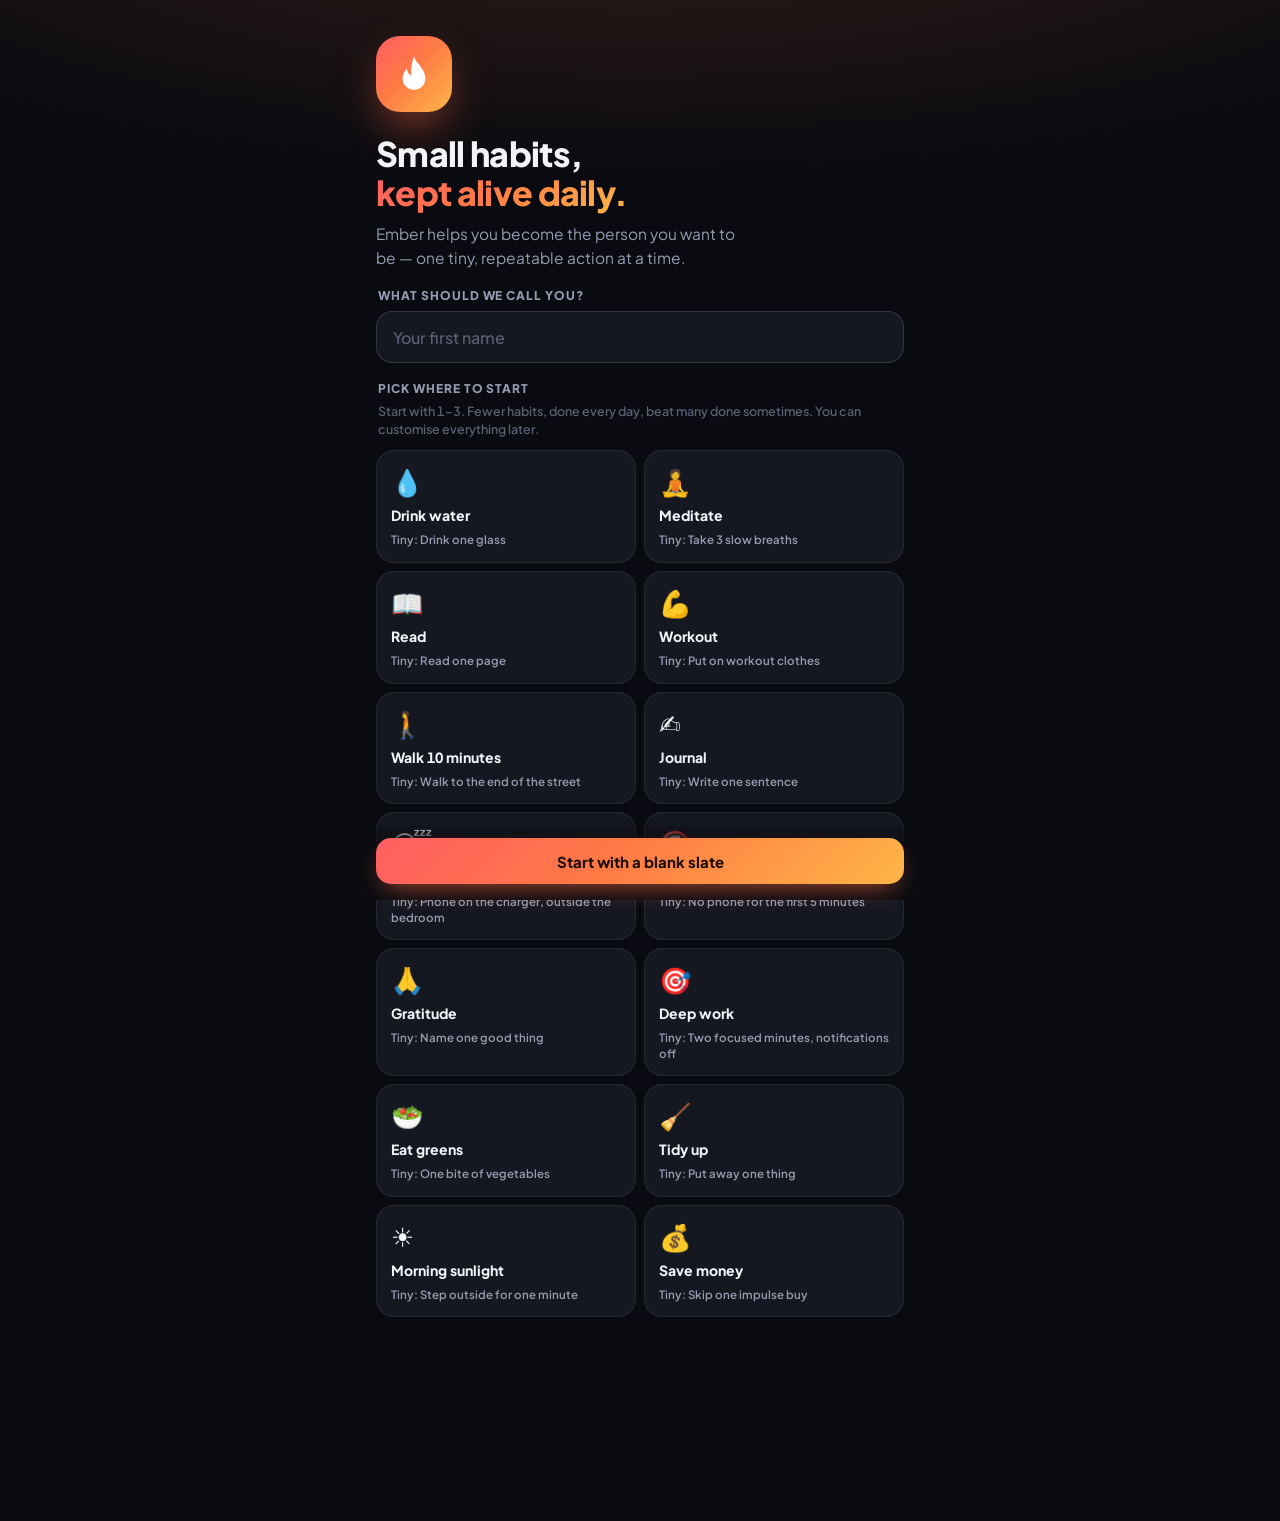
==== ember/index.html @ bf80ec17 "Add Ember: an installable habit tracker PWA for Android Offline-first web app at /ember/ with: - Tod" ====
<!doctype html>
<html lang="en" data-theme="dark">
<head>
  <meta charset="utf-8" />
  <meta name="viewport" content="width=device-width, initial-scale=1, viewport-fit=cover, interactive-widget=resizes-content" />
  <title>Ember — Habit Tracker</title>
  <meta name="description" content="Ember — a beautiful, science-backed habit tracker. Small habits, kept alive daily." />
  <meta name="theme-color" content="#0A0B10" />
  <meta name="mobile-web-app-capable" content="yes" />
  <meta name="apple-mobile-web-app-capable" content="yes" />
  <meta name="apple-mobile-web-app-status-bar-style" content="black-translucent" />
  <link rel="manifest" href="manifest.webmanifest" />
  <link rel="icon" type="image/png" sizes="192x192" href="icons/icon-192.png" />
  <link rel="apple-touch-icon" href="icons/icon-192.png" />
  <link rel="preconnect" href="https://fonts.googleapis.com" />
  <link rel="preconnect" href="https://fonts.gstatic.com" crossorigin />
  <link href="https://fonts.googleapis.com/css2?family=Plus+Jakarta+Sans:wght@400;500;600;700;800&display=swap" rel="stylesheet" />
  <link rel="stylesheet" href="app.css" />
</head>
<body>
  <div id="app">
    <main id="view" aria-live="polite"></main>
    <nav class="tabbar" id="tabbar" aria-label="Main">
      <button class="tab" data-action="tab" data-tab="today" aria-label="Today">
        <svg viewBox="0 0 24 24"><path d="M12 3c.9 3.1 4.6 4.9 4.6 9.3A4.6 4.6 0 0 1 12 17a4.6 4.6 0 0 1-4.6-4.7c0-1.8.8-3 1.7-4 .2 1.5 1 2.4 2 2.7C10.6 8.2 11 5.5 12 3Z"/><path d="M5 21h14"/></svg>
        <span>Today</span>
      </button>
      <button class="tab" data-action="tab" data-tab="progress" aria-label="Progress">
        <svg viewBox="0 0 24 24"><path d="M4 20V10M10 20V4M16 20v-7M22 20H2"/></svg>
        <span>Progress</span>
      </button>
      <button class="fab" data-action="new" aria-label="New habit">
        <svg viewBox="0 0 24 24"><path d="M12 5v14M5 12h14"/></svg>
      </button>
      <button class="tab" data-action="tab" data-tab="habits" aria-label="Habits">
        <svg viewBox="0 0 24 24"><rect x="3" y="4" width="18" height="4.5" rx="2"/><rect x="3" y="10" width="18" height="4.5" rx="2"/><rect x="3" y="16" width="12" height="4.5" rx="2"/></svg>
        <span>Habits</span>
      </button>
      <button class="tab" data-action="tab" data-tab="settings" aria-label="Settings">
        <svg viewBox="0 0 24 24"><circle cx="12" cy="8" r="4"/><path d="M4 21c1.2-4 4.3-6 8-6s6.8 2 8 6"/></svg>
        <span>You</span>
      </button>
    </nav>
  </div>
  <div id="sheet-root"></div>
  <div id="toast" role="status"></div>
  <canvas id="confetti" aria-hidden="true"></canvas>
  <input type="file" id="import-file" accept="application/json,.json" hidden />
  <script src="app.js"></script>
</body>
</html>
---- ember/app.css ----
/* ============ Ember — design tokens ============ */
:root {
  --bg: #0A0B10;
  --bg2: #10121A;
  --card: #151821;
  --card2: #1C202C;
  --line: rgba(255, 255, 255, .07);
  --line2: rgba(255, 255, 255, .13);
  --text: #F3F4F8;
  --muted: #959BB0;
  --dim: #5C6175;
  --accent: #FF7A45;
  --accent2: #FFB547;
  --hot: #FF5E62;
  --good: #3DDC97;
  --grad: linear-gradient(135deg, #FF5E62 0%, #FF7A45 45%, #FFB547 100%);
  --glow: rgba(255, 122, 69, .16);
  --shadow: 0 14px 34px -16px rgba(0, 0, 0, .7);
  --r: 22px;
  --tab-h: 70px;
  --safe-t: env(safe-area-inset-top, 0px);
  --safe-b: env(safe-area-inset-bottom, 0px);
  --ease: cubic-bezier(.2, .9, .25, 1);
  --spring: cubic-bezier(.34, 1.56, .64, 1);
  color-scheme: dark;
}
:root[data-theme="light"] {
  --bg: #F6F3EE;
  --bg2: #FBFAF7;
  --card: #FFFFFF;
  --card2: #F2EFEA;
  --line: rgba(30, 24, 18, .08);
  --line2: rgba(30, 24, 18, .14);
  --text: #17181E;
  --muted: #696D7C;
  --dim: #A6A8B3;
  --glow: rgba(255, 122, 69, .14);
  --shadow: 0 14px 30px -18px rgba(60, 40, 20, .35);
  color-scheme: light;
}

* { box-sizing: border-box; -webkit-tap-highlight-color: transparent; }
html, body { margin: 0; padding: 0; }
html { background: var(--bg); }
body {
  min-height: 100dvh;
  font-family: "Plus Jakarta Sans", system-ui, -apple-system, "Segoe UI", Roboto, sans-serif;
  color: var(--text);
  background:
    radial-gradient(120% 50% at 50% -12%, var(--glow), transparent 62%),
    var(--bg);
  background-attachment: fixed;
  -webkit-font-smoothing: antialiased;
  overscroll-behavior-y: none;
  font-feature-settings: "tnum" 1;
  user-select: none;
  -webkit-user-select: none;
}
input, textarea { user-select: text; -webkit-user-select: text; }
button { font: inherit; color: inherit; background: none; border: 0; padding: 0; cursor: pointer; }
input, select, textarea { font: inherit; color: inherit; }
svg { display: block; }

#view {
  max-width: 560px;
  margin: 0 auto;
  padding: calc(var(--safe-t) + 18px) 16px calc(var(--tab-h) + var(--safe-b) + 34px);
  animation: viewIn .35s var(--ease);
}
@keyframes viewIn { from { opacity: 0; transform: translateY(8px); } to { opacity: 1; transform: none; } }

/* ============ Typography ============ */
h1, h2, h3, p { margin: 0; }
h1 { font-size: 26px; font-weight: 800; letter-spacing: -.02em; line-height: 1.15; }
h2 { font-size: 20px; font-weight: 750; letter-spacing: -.015em; }
h3 { font-size: 13px; font-weight: 700; letter-spacing: .08em; text-transform: uppercase; color: var(--muted); }
.eyebrow { font-size: 13px; font-weight: 600; color: var(--muted); margin-bottom: 4px; letter-spacing: .01em; }
.muted { color: var(--muted); }
.grad-text { background: var(--grad); -webkit-background-clip: text; background-clip: text; color: transparent; }

/* ============ Top bar ============ */
.top { display: flex; align-items: flex-end; justify-content: space-between; gap: 12px; margin: 4px 2px 18px; }
.icon-btn {
  width: 42px; height: 42px; border-radius: 14px; display: grid; place-items: center;
  background: var(--card); border: 1px solid var(--line); flex: none;
  transition: transform .15s var(--ease), background .2s;
}
.icon-btn:active { transform: scale(.92); }
.icon-btn svg, .tab svg, .fab svg, .btn svg, .chip svg {
  width: 20px; height: 20px; fill: none; stroke: currentColor; stroke-width: 2; stroke-linecap: round; stroke-linejoin: round;
}

/* ============ Cards ============ */
.card {
  background: var(--card); border: 1px solid var(--line); border-radius: var(--r);
  padding: 18px; box-shadow: var(--shadow);
}
.section { margin-top: 26px; }
.section-head { display: flex; align-items: center; justify-content: space-between; margin: 0 4px 10px; }
.section-head .count { font-size: 12px; font-weight: 700; color: var(--dim); }

/* ============ Hero (today ring) ============ */
.hero {
  display: flex; align-items: center; gap: 18px; position: relative; overflow: hidden;
  background:
    radial-gradient(140px 140px at 18% 50%, rgba(255, 122, 69, .16), transparent 70%),
    var(--card);
}
.hero-ring { position: relative; flex: none; width: 116px; height: 116px; }
.hero-ring .ring-label { position: absolute; inset: 0; display: grid; place-items: center; text-align: center; }
.hero-ring .pct { font-size: 28px; font-weight: 800; letter-spacing: -.03em; line-height: 1; }
.hero-ring .pct small { font-size: 14px; font-weight: 700; opacity: .7; }
.hero-ring .sub { font-size: 11px; font-weight: 600; color: var(--muted); margin-top: 3px; }
.hero-copy { min-width: 0; }
.hero-copy .big { font-size: 17px; font-weight: 750; line-height: 1.3; letter-spacing: -.01em; }
.hero-copy .small { margin-top: 8px; font-size: 13px; color: var(--muted); line-height: 1.45; }
.pills { display: flex; flex-wrap: wrap; gap: 6px; margin-top: 12px; }
.pill {
  display: inline-flex; align-items: center; gap: 5px; padding: 5px 10px; border-radius: 99px;
  background: var(--card2); border: 1px solid var(--line); font-size: 12px; font-weight: 700;
}

.ring { overflow: visible; }
.ring-bg { stroke: var(--card2); fill: none; }
.ring-fg { fill: none; stroke-linecap: round; transition: stroke-dashoffset 1s var(--ease); }

/* ============ Week strip ============ */
.week { display: flex; align-items: center; gap: 4px; margin-top: 14px; }
.week-days { flex: 1; display: grid; grid-template-columns: repeat(7, 1fr); gap: 4px; }
.wk-nav { width: 28px; height: 56px; display: grid; place-items: center; color: var(--muted); border-radius: 10px; flex: none; }
.wk-nav svg { width: 18px; height: 18px; fill: none; stroke: currentColor; stroke-width: 2.4; stroke-linecap: round; stroke-linejoin: round; }
.wk-nav:disabled { opacity: .2; }
.day {
  display: flex; flex-direction: column; align-items: center; gap: 4px; padding: 8px 0 7px;
  border-radius: 16px; border: 1px solid transparent; transition: background .2s, border-color .2s, transform .15s;
}
.day:active { transform: scale(.94); }
.day .dl { font-size: 11px; font-weight: 700; color: var(--dim); text-transform: uppercase; }
.day .dn { position: relative; width: 32px; height: 32px; display: grid; place-items: center; font-size: 13px; font-weight: 750; }
.day .dn svg { position: absolute; inset: 0; }
.day.is-today .dl { color: var(--accent); }
.day.is-sel { background: var(--card); border-color: var(--line2); box-shadow: var(--shadow); }
.day.is-perfect .dn { color: #1A0E06; }
.day.is-perfect .dn::before { content: ""; position: absolute; inset: 3px; border-radius: 50%; background: var(--grad); }
.day.is-perfect .dn span { position: relative; }
.day:disabled { opacity: .3; }

.viewing {
  display: flex; align-items: center; justify-content: space-between; gap: 10px; margin-top: 12px;
  padding: 10px 14px; border-radius: 14px; background: var(--card2); font-size: 13px; font-weight: 600;
}
.viewing button { color: var(--accent); font-weight: 750; }

/* ============ Banner ============ */
.banner {
  display: flex; gap: 12px; align-items: flex-start; margin-top: 16px; padding: 14px 16px;
  border-radius: 18px; border: 1px solid rgba(255, 181, 71, .25);
  background: linear-gradient(135deg, rgba(255, 94, 98, .12), rgba(255, 181, 71, .08));
  font-size: 13px; line-height: 1.45;
}
.banner b { display: block; font-size: 14px; margin-bottom: 2px; }
.banner .bi { font-size: 22px; line-height: 1; }
.banner .x { margin-left: auto; color: var(--muted); padding: 2px; }
.banner .btn { margin-top: 10px; }

/* ============ Habit cards ============ */
.habits { display: flex; flex-direction: column; gap: 10px; }
.habit {
  --c: #FF7A45;
  position: relative; display: flex; align-items: center; gap: 14px;
  padding: 13px 13px 13px 14px; border-radius: var(--r);
  background: var(--card); border: 1px solid var(--line); overflow: hidden;
  transition: transform .18s var(--ease), border-color .3s, background .3s;
  text-align: left; width: 100%;
}
.habit::before {
  content: ""; position: absolute; inset: 0; pointer-events: none; opacity: .9;
  background: radial-gradient(110px 80px at 0% 50%, color-mix(in srgb, var(--c) 14%, transparent), transparent 75%);
}
.habit:active { transform: scale(.985); }
.habit.is-done { border-color: color-mix(in srgb, var(--c) 30%, transparent); }
.habit.is-done::after {
  content: ""; position: absolute; inset: 0; pointer-events: none;
  background: linear-gradient(90deg, color-mix(in srgb, var(--c) 10%, transparent), transparent 70%);
}
.h-icon {
  position: relative; width: 48px; height: 48px; flex: none; border-radius: 16px;
  display: grid; place-items: center; font-size: 25px;
  background: color-mix(in srgb, var(--c) 17%, var(--card2));
  box-shadow: inset 0 0 0 1px color-mix(in srgb, var(--c) 22%, transparent);
}
.h-body { position: relative; flex: 1; min-width: 0; }
.h-name { font-size: 16px; font-weight: 700; letter-spacing: -.01em; white-space: nowrap; overflow: hidden; text-overflow: ellipsis; transition: opacity .3s; }
.h-meta { margin-top: 3px; display: flex; align-items: center; gap: 6px; font-size: 12.5px; color: var(--muted); font-weight: 550; white-space: nowrap; overflow: hidden; }
.h-meta .sep { width: 3px; height: 3px; border-radius: 50%; background: var(--dim); flex: none; }
.h-meta .fire { color: var(--accent2); font-weight: 750; }
.h-meta .ell { overflow: hidden; text-overflow: ellipsis; }
.habit.is-done .h-name { opacity: .6; }
.habit.is-skip { opacity: .55; }
.habit.is-skip .h-check { border-style: dashed; }
.h-bar { margin-top: 8px; height: 5px; border-radius: 9px; background: var(--card2); overflow: hidden; }
.h-bar i { display: block; height: 100%; border-radius: 9px; background: var(--c); transition: width .5s var(--ease); }

.h-check {
  position: relative; flex: none; width: 50px; height: 50px; border-radius: 50%;
  display: grid; place-items: center;
  border: 2px solid color-mix(in srgb, var(--c) 42%, transparent);
  background: color-mix(in srgb, var(--c) 6%, transparent);
  transition: background .25s, border-color .25s, box-shadow .3s, transform .15s;
}
.h-check:active { transform: scale(.88); }
.h-check svg.tick { width: 24px; height: 24px; fill: none; stroke: currentColor; stroke-width: 3; stroke-linecap: round; stroke-linejoin: round; color: color-mix(in srgb, var(--c) 55%, transparent); }
.h-check svg.tick path { stroke-dasharray: 24; stroke-dashoffset: 0; }
.h-check .cnt { font-size: 13px; font-weight: 800; letter-spacing: -.02em; }
.h-check .cnt small { font-size: 10px; opacity: .6; }
.h-check .mini { position: absolute; inset: -2px; }
.habit.is-done .h-check {
  background: var(--c); border-color: var(--c);
  box-shadow: 0 8px 22px -8px var(--c);
}
.habit.is-done .h-check svg.tick { color: #fff; }
.habit.is-done .h-check .cnt { color: #fff; }
.habit.pop .h-check { animation: pop .55s var(--spring); }
.habit.pop .h-check svg.tick path { animation: draw .45s .05s var(--ease) both; }
.habit.pop .h-check::after {
  content: ""; position: absolute; inset: -2px; border-radius: 50%; border: 2px solid var(--c);
  animation: burst .6s var(--ease) forwards;
}
.habit.pop .h-icon { animation: wiggle .6s var(--spring); }
@keyframes pop { 0% { transform: scale(.7); } 55% { transform: scale(1.14); } 100% { transform: scale(1); } }
@keyframes draw { from { stroke-dashoffset: 24; } to { stroke-dashoffset: 0; } }
@keyframes burst { from { transform: scale(1); opacity: .9; } to { transform: scale(1.9); opacity: 0; } }
@keyframes wiggle { 0% { transform: rotate(0); } 30% { transform: rotate(-12deg) scale(1.1); } 60% { transform: rotate(8deg); } 100% { transform: rotate(0); } }

/* ============ Principle card ============ */
.principle {
  margin-top: 26px; padding: 20px; border-radius: var(--r); position: relative; overflow: hidden;
  background: linear-gradient(150deg, color-mix(in srgb, var(--accent) 14%, var(--card)), var(--card) 60%);
  border: 1px solid var(--line);
}
.principle .q { font-size: 17px; font-weight: 700; line-height: 1.45; letter-spacing: -.01em; }
.principle .tag { font-size: 11px; font-weight: 800; letter-spacing: .12em; text-transform: uppercase; color: var(--accent); margin-bottom: 10px; }
.principle .mark { position: absolute; right: 12px; top: -14px; font-size: 110px; font-weight: 800; opacity: .06; line-height: 1; }

/* ============ Empty states ============ */
.empty { text-align: center; padding: 34px 22px; }
.empty .art { font-size: 54px; margin-bottom: 12px; filter: drop-shadow(0 10px 20px rgba(255, 122, 69, .35)); }
.empty p { margin: 8px auto 18px; max-width: 300px; color: var(--muted); font-size: 14px; line-height: 1.5; }

/* ============ Buttons ============ */
.btn {
  display: inline-flex; align-items: center; justify-content: center; gap: 8px;
  height: 46px; padding: 0 20px; border-radius: 15px; font-weight: 750; font-size: 15px;
  background: var(--card2); border: 1px solid var(--line); transition: transform .15s var(--ease), opacity .2s;
}
.btn:active { transform: scale(.96); }
.btn.primary { background: var(--grad); color: #1E0D04; border: 0; box-shadow: 0 10px 26px -10px rgba(255, 110, 70, .75); }
.btn.danger { color: #FF6B6B; }
.btn.block { width: 100%; }
.btn.sm { height: 36px; padding: 0 14px; font-size: 13px; border-radius: 12px; }
.btn:disabled { opacity: .4; }
.btn-row { display: flex; gap: 10px; }
.btn-row .btn { flex: 1; }

/* ============ Tab bar ============ */
.tabbar {
  position: fixed; z-index: 20; left: 50%; transform: translateX(-50%);
  bottom: calc(10px + var(--safe-b)); width: min(calc(100% - 24px), 520px); height: var(--tab-h);
  display: grid; grid-template-columns: 1fr 1fr 76px 1fr 1fr; align-items: center;
  padding: 0 6px; border-radius: 26px;
  background: color-mix(in srgb, var(--card) 82%, transparent);
  backdrop-filter: blur(20px) saturate(1.4); -webkit-backdrop-filter: blur(20px) saturate(1.4);
  border: 1px solid var(--line2); box-shadow: 0 18px 40px -14px rgba(0, 0, 0, .55);
}
.tab {
  height: 56px; display: flex; flex-direction: column; align-items: center; justify-content: center; gap: 4px;
  color: var(--dim); font-size: 11px; font-weight: 700; border-radius: 18px; transition: color .2s, transform .15s;
}
.tab svg { width: 22px; height: 22px; }
.tab:active { transform: scale(.9); }
.tab.on { color: var(--text); }
.tab.on svg { stroke: var(--accent); }
.fab {
  justify-self: center; width: 58px; height: 58px; border-radius: 20px; display: grid; place-items: center;
  background: var(--grad); color: #1E0D04; margin-top: -26px;
  box-shadow: 0 12px 28px -8px rgba(255, 100, 70, .8), inset 0 1px 0 rgba(255, 255, 255, .35);
  transition: transform .2s var(--spring);
}
.fab svg { width: 26px; height: 26px; stroke-width: 2.6; }
.fab:active { transform: scale(.88) rotate(90deg); }
body.no-tabs .tabbar { display: none; }

/* ============ Bottom sheet ============ */
.sheet-wrap { position: fixed; inset: 0; z-index: 50; }
.sheet-bd {
  position: absolute; inset: 0; background: rgba(0, 0, 0, .55);
  backdrop-filter: blur(3px); -webkit-backdrop-filter: blur(3px);
  opacity: 0; transition: opacity .3s;
}
.sheet {
  position: absolute; left: 0; right: 0; bottom: 0; margin: 0 auto; max-width: 560px;
  max-height: calc(100dvh - var(--safe-t) - 28px); overflow-y: auto; overscroll-behavior: contain;
  background: var(--bg2); border-radius: 30px 30px 0 0; border-top: 1px solid var(--line2);
  padding: 0 18px calc(22px + var(--safe-b));
  transform: translateY(105%); transition: transform .42s var(--ease);
  box-shadow: 0 -20px 50px -20px rgba(0, 0, 0, .6);
}
.sheet-wrap.open .sheet-bd { opacity: 1; }
.sheet-wrap.open .sheet { transform: none; }
.sheet.dragging { transition: none; }
.grab { position: sticky; top: 0; z-index: 3; padding: 10px 0 8px; background: var(--bg2); display: grid; place-items: center; }
.grab::before { content: ""; width: 40px; height: 5px; border-radius: 9px; background: var(--line2); }
.sheet-title { display: flex; align-items: center; justify-content: space-between; margin: 4px 2px 16px; }

/* ============ Habit detail ============ */
.d-head { display: flex; align-items: center; gap: 14px; margin: 6px 0 16px; }
.d-head .h-icon { width: 60px; height: 60px; font-size: 32px; border-radius: 20px; }
.d-head h2 { font-size: 22px; }
.d-head p { font-size: 13px; color: var(--muted); margin-top: 3px; font-weight: 600; }
.why { display: flex; flex-direction: column; gap: 8px; margin-bottom: 14px; }
.why-row {
  display: flex; gap: 12px; align-items: flex-start; padding: 12px 14px; border-radius: 16px;
  background: var(--card); border: 1px solid var(--line); font-size: 14px; line-height: 1.4;
}
.why-row .wi { font-size: 18px; line-height: 1.2; }
.why-row small { display: block; font-size: 11px; font-weight: 800; letter-spacing: .08em; text-transform: uppercase; color: var(--muted); margin-bottom: 2px; }
.stats { display: grid; grid-template-columns: repeat(2, 1fr); gap: 10px; }
.stat { padding: 14px; border-radius: 18px; background: var(--card); border: 1px solid var(--line); }
.stat .v { font-size: 26px; font-weight: 800; letter-spacing: -.03em; line-height: 1.1; }
.stat .v small { font-size: 13px; font-weight: 700; color: var(--muted); margin-left: 2px; }
.stat .l { font-size: 12px; color: var(--muted); font-weight: 650; margin-top: 4px; }
.stat.wide { grid-column: span 2; display: flex; align-items: center; gap: 16px; }
.stat.wide .info { flex: 1; }
.stat.wide p { font-size: 12.5px; color: var(--muted); line-height: 1.45; margin-top: 4px; }

.today-ctl { display: flex; align-items: center; gap: 10px; margin: 14px 0; }
.stepper { display: flex; align-items: center; gap: 4px; padding: 4px; border-radius: 16px; background: var(--card); border: 1px solid var(--line); }
.stepper button { width: 40px; height: 40px; border-radius: 12px; font-size: 22px; font-weight: 600; display: grid; place-items: center; background: var(--card2); }
.stepper button:active { transform: scale(.9); }
.stepper .sv { min-width: 64px; text-align: center; font-weight: 800; font-size: 16px; }
.stepper .sv small { color: var(--muted); font-weight: 650; font-size: 12px; }

/* ============ Heatmap ============ */
.hm { --w: 20; margin-top: 4px; }
.hm-m, .hm-g { display: grid; grid-template-columns: repeat(var(--w), 1fr); gap: 3px; }
.hm-m { margin-bottom: 5px; font-size: 10px; font-weight: 700; color: var(--dim); }
.hm-m span { white-space: nowrap; overflow: visible; }
.hm-g { grid-template-rows: repeat(7, auto); grid-auto-flow: column; }
.hm-c { aspect-ratio: 1; border-radius: 4px; background: var(--card2); display: block; transition: transform .15s; }
.hm-c.on { background: var(--c, var(--accent)); }
.hm-c.part { background: var(--c, var(--accent)); }
.hm-c.skip { background: repeating-linear-gradient(45deg, var(--card2) 0 3px, var(--line2) 3px 5px); }
.hm-c.miss { background: var(--card2); box-shadow: inset 0 0 0 1px var(--line2); }
.hm-c.off { background: var(--card2); opacity: .45; }
.hm-c.pre { background: transparent; box-shadow: inset 0 0 0 1px var(--line); }
.hm-c.fut { background: transparent; }
.hm-c.today { outline: 2px solid var(--text); outline-offset: 1px; }
.hm-c[data-action]:active { transform: scale(.8); }
.hm-c.l1 { background: color-mix(in srgb, var(--accent) 28%, var(--card2)); }
.hm-c.l2 { background: color-mix(in srgb, var(--accent) 55%, var(--card2)); }
.hm-c.l3 { background: color-mix(in srgb, var(--accent) 80%, var(--card2)); }
.hm-c.l4 { background: var(--grad); }
.legend { display: flex; align-items: center; justify-content: flex-end; gap: 4px; margin-top: 10px; font-size: 11px; color: var(--dim); font-weight: 650; }
.legend .hm-c { width: 11px; }
.hint { font-size: 12px; color: var(--dim); margin-top: 8px; font-weight: 550; }

/* ============ Progress ============ */
.score { display: flex; align-items: center; gap: 18px; }
.score .num { font-size: 52px; font-weight: 800; letter-spacing: -.04em; line-height: 1; }
.score .num small { font-size: 22px; }
.score .lbl { font-size: 13px; color: var(--muted); font-weight: 650; margin-top: 4px; }
.score .delta { display: inline-flex; margin-top: 8px; }
.kpis { display: grid; grid-template-columns: repeat(3, 1fr); gap: 10px; margin-top: 12px; }
.kpi { padding: 14px 12px; border-radius: 18px; background: var(--card); border: 1px solid var(--line); }
.kpi .v { font-size: 22px; font-weight: 800; letter-spacing: -.02em; }
.kpi .l { font-size: 11.5px; color: var(--muted); font-weight: 650; margin-top: 2px; line-height: 1.3; }

.bars { display: grid; grid-template-columns: repeat(14, 1fr); gap: 6px; align-items: end; height: 140px; margin-top: 8px; }
.bar { display: flex; flex-direction: column; align-items: center; gap: 6px; height: 100%; justify-content: flex-end; }
.bar .col { width: 100%; border-radius: 8px; background: var(--card2); position: relative; overflow: hidden; height: 100%; }
.bar .col i { position: absolute; left: 0; right: 0; bottom: 0; border-radius: 8px; background: var(--grad); transition: height .8s var(--ease); }
.bar .col i.low { background: color-mix(in srgb, var(--accent) 45%, var(--card2)); }
.bar span { font-size: 10px; font-weight: 750; color: var(--dim); }
.bar.is-today span { color: var(--accent); }

.insight { display: flex; gap: 12px; align-items: flex-start; padding: 14px; border-radius: 18px; background: var(--card); border: 1px solid var(--line); font-size: 13.5px; line-height: 1.45; }
.insight + .insight { margin-top: 8px; }
.insight .ii { font-size: 20px; line-height: 1.2; }
.insight b { font-weight: 750; }

.prow { display: flex; align-items: center; gap: 12px; padding: 12px; border-radius: 18px; background: var(--card); border: 1px solid var(--line); width: 100%; text-align: left; }
.prow + .prow { margin-top: 8px; }
.prow .h-icon { width: 42px; height: 42px; font-size: 21px; border-radius: 14px; }
.prow .pb { flex: 1; min-width: 0; }
.prow .pn { font-weight: 700; font-size: 14.5px; display: flex; justify-content: space-between; gap: 8px; }
.prow .pn span:first-child { overflow: hidden; text-overflow: ellipsis; white-space: nowrap; }
.prow .pn span:last-child { color: var(--muted); font-size: 12.5px; flex: none; }
.prow .track { margin-top: 8px; height: 6px; border-radius: 9px; background: var(--card2); overflow: hidden; }
.prow .track i { display: block; height: 100%; border-radius: 9px; background: var(--c); }

/* ============ Manage list ============ */
.mrow { display: flex; align-items: center; gap: 12px; padding: 10px 10px 10px 12px; border-radius: 18px; background: var(--card); border: 1px solid var(--line); }
.mrow + .mrow { margin-top: 8px; }
.mrow .h-icon { width: 42px; height: 42px; font-size: 21px; border-radius: 14px; }
.mrow .mb { flex: 1; min-width: 0; }
.mrow .mn { font-weight: 700; font-size: 15px; white-space: nowrap; overflow: hidden; text-overflow: ellipsis; }
.mrow .ms { font-size: 12px; color: var(--muted); margin-top: 2px; font-weight: 550; }
.mrow .acts { display: flex; gap: 2px; }
.mini-btn { width: 34px; height: 34px; border-radius: 11px; display: grid; place-items: center; color: var(--muted); }
.mini-btn:active { background: var(--card2); }
.mini-btn svg { width: 18px; height: 18px; fill: none; stroke: currentColor; stroke-width: 2; stroke-linecap: round; stroke-linejoin: round; }
.mini-btn:disabled { opacity: .25; }

.ideas { display: grid; grid-template-columns: 1fr 1fr; gap: 8px; }
.idea { display: flex; align-items: center; gap: 10px; padding: 12px; border-radius: 16px; background: var(--card); border: 1px solid var(--line); text-align: left; font-size: 13.5px; font-weight: 650; }
.idea .e { font-size: 20px; }
.idea:active { transform: scale(.97); }

/* ============ Forms ============ */
.field { margin-top: 18px; }
.field > label, .flabel { display: block; font-size: 12px; font-weight: 800; letter-spacing: .08em; text-transform: uppercase; color: var(--muted); margin: 0 2px 8px; }
.field .help { font-size: 12.5px; color: var(--dim); margin: 6px 2px 0; line-height: 1.45; font-weight: 550; }
.input {
  width: 100%; height: 52px; border-radius: 16px; padding: 0 16px; font-size: 16px; font-weight: 600;
  background: var(--card); border: 1px solid var(--line2); outline: none; transition: border-color .2s, box-shadow .2s;
}
.input:focus { border-color: var(--accent); box-shadow: 0 0 0 4px color-mix(in srgb, var(--accent) 18%, transparent); }
.input::placeholder { color: var(--dim); font-weight: 500; }
.prefix { position: relative; }
.prefix span { position: absolute; left: 16px; top: 50%; transform: translateY(-50%); color: var(--muted); font-weight: 650; font-size: 15px; pointer-events: none; }
.prefix .input { padding-left: var(--pl, 70px); }

.seg { display: flex; padding: 4px; gap: 4px; border-radius: 16px; background: var(--card); border: 1px solid var(--line); }
.seg button { flex: 1; height: 40px; border-radius: 12px; font-size: 13.5px; font-weight: 700; color: var(--muted); transition: background .2s, color .2s; }
.seg button.on { background: var(--card2); color: var(--text); box-shadow: 0 2px 8px -2px rgba(0, 0, 0, .3), inset 0 0 0 1px var(--line2); }

.chips { display: flex; flex-wrap: wrap; gap: 8px; }
.chip {
  height: 40px; padding: 0 14px; border-radius: 13px; display: inline-flex; align-items: center; gap: 6px;
  font-size: 14px; font-weight: 700; background: var(--card); border: 1px solid var(--line2); color: var(--muted);
  transition: all .18s;
}
.chip.on { background: color-mix(in srgb, var(--accent) 16%, var(--card)); border-color: var(--accent); color: var(--text); }
.chip.round { width: 42px; padding: 0; justify-content: center; border-radius: 50%; }
.chips.scroll { flex-wrap: nowrap; overflow-x: auto; margin: 0 -18px; padding: 0 18px 4px; scrollbar-width: none; }
.chips.scroll::-webkit-scrollbar { display: none; }
.chips.scroll .chip { flex: none; }

.emojis { display: grid; grid-template-columns: repeat(8, 1fr); gap: 6px; }
.emojis button { aspect-ratio: 1; border-radius: 13px; font-size: 22px; display: grid; place-items: center; background: var(--card); border: 1px solid transparent; transition: transform .15s; }
.emojis button.on { border-color: var(--accent); background: color-mix(in srgb, var(--accent) 16%, var(--card)); transform: scale(1.05); }
.colors { display: grid; grid-template-columns: repeat(10, 1fr); gap: 8px; }
.colors button { width: 100%; aspect-ratio: 1; border-radius: 50%; background: var(--sw); transition: transform .2s var(--spring); box-shadow: inset 0 0 0 2px rgba(0, 0, 0, .1); }
.colors button.on { transform: scale(1.12); box-shadow: 0 0 0 3px var(--bg2), 0 0 0 5px var(--sw); }

.preview { display: flex; align-items: center; gap: 14px; padding: 14px; border-radius: 20px; background: var(--card); border: 1px solid var(--line); }
.preview .h-icon { width: 54px; height: 54px; font-size: 28px; }
.preview .pv-n { font-size: 18px; font-weight: 750; }
.preview .pv-s { font-size: 12.5px; color: var(--muted); margin-top: 3px; font-weight: 600; }
.edit-foot { position: sticky; bottom: calc(-22px - var(--safe-b)); margin: 22px -18px calc(-22px - var(--safe-b)); padding: 14px 18px calc(16px + var(--safe-b)); background: linear-gradient(transparent, var(--bg2) 30%); }
.stick-card { margin-top: 26px; padding: 16px; border-radius: 20px; border: 1px dashed var(--line2); }
.stick-card .flabel { color: var(--accent); }
.stick-card .field:first-of-type { margin-top: 12px; }

/* ============ Settings ============ */
.set-group { margin-top: 22px; }
.set-group > h3 { margin: 0 4px 10px; }
.set-card { border-radius: var(--r); background: var(--card); border: 1px solid var(--line); overflow: hidden; }
.set-row { display: flex; align-items: center; gap: 12px; padding: 14px 16px; min-height: 58px; width: 100%; text-align: left; }
.set-row + .set-row { border-top: 1px solid var(--line); }
.set-row .si { width: 34px; height: 34px; border-radius: 11px; display: grid; place-items: center; background: var(--card2); font-size: 17px; flex: none; }
.set-row .st { flex: 1; min-width: 0; font-weight: 650; font-size: 15px; }
.set-row .st small { display: block; color: var(--muted); font-size: 12.5px; font-weight: 550; margin-top: 2px; line-height: 1.4; }
.set-row .seg { flex: none; }
.set-row .seg button { height: 32px; padding: 0 10px; font-size: 12.5px; }
.set-row .input { height: 42px; font-size: 15px; max-width: 170px; }
.science { display: flex; flex-direction: column; gap: 8px; }
.sci { padding: 16px; border-radius: 18px; background: var(--card); border: 1px solid var(--line); }
.sci b { display: flex; gap: 8px; align-items: center; font-size: 15px; }
.sci p { margin-top: 6px; color: var(--muted); font-size: 13.5px; line-height: 1.55; }
.foot { text-align: center; color: var(--dim); font-size: 12px; margin-top: 28px; font-weight: 600; }

/* ============ Onboarding ============ */
.onb { padding-top: 18px; }
.logo {
  width: 76px; height: 76px; border-radius: 24px; display: grid; place-items: center; background: var(--grad);
  box-shadow: 0 20px 50px -16px rgba(255, 100, 70, .9); margin-bottom: 22px; animation: float 4s ease-in-out infinite;
}
.logo svg { width: 42px; height: 42px; fill: #fff; }
@keyframes float { 50% { transform: translateY(-6px) rotate(-3deg); } }
.onb h1 { font-size: 34px; }
.onb .lead { margin-top: 10px; color: var(--muted); font-size: 15.5px; line-height: 1.55; max-width: 380px; }
.picks { display: grid; grid-template-columns: 1fr 1fr; gap: 8px; }
.pick { position: relative; display: flex; flex-direction: column; gap: 8px; padding: 14px; border-radius: 18px; background: var(--card); border: 1.5px solid var(--line); text-align: left; transition: transform .15s, border-color .2s, background .2s; }
.pick .e { font-size: 26px; }
.pick .n { font-weight: 750; font-size: 14px; }
.pick .t { font-size: 11.5px; color: var(--muted); font-weight: 600; line-height: 1.35; }
.pick.on { border-color: var(--c); background: color-mix(in srgb, var(--c) 12%, var(--card)); }
.pick.on::after { content: "✓"; position: absolute; top: 10px; right: 12px; width: 22px; height: 22px; border-radius: 50%; background: var(--c); color: #fff; font-size: 13px; font-weight: 800; display: grid; place-items: center; }
.pick:active { transform: scale(.97); }
.warn { margin-top: 12px; padding: 12px 14px; border-radius: 14px; background: rgba(255, 181, 71, .1); border: 1px solid rgba(255, 181, 71, .25); font-size: 13px; line-height: 1.45; }
.onb-foot { position: sticky; bottom: 0; padding: 18px 0 calc(16px + var(--safe-b)); margin-top: 20px; background: linear-gradient(transparent, var(--bg) 35%); }

/* ============ Toast & confetti ============ */
#toast {
  position: fixed; z-index: 80; left: 50%; bottom: calc(var(--tab-h) + var(--safe-b) + 24px);
  transform: translate(-50%, 20px); opacity: 0; pointer-events: none;
  display: flex; align-items: center; gap: 14px; max-width: calc(100% - 32px);
  padding: 12px 14px 12px 18px; border-radius: 16px; font-size: 14px; font-weight: 650;
  background: var(--text); color: var(--bg); box-shadow: 0 16px 40px -12px rgba(0, 0, 0, .6);
  transition: opacity .25s, transform .35s var(--spring);
}
#toast.show { opacity: 1; transform: translate(-50%, 0); pointer-events: auto; }
#toast button { color: var(--accent); font-weight: 800; padding: 4px 6px; }
body.no-tabs #toast { bottom: calc(var(--safe-b) + 24px); }
#confetti { position: fixed; inset: 0; width: 100%; height: 100%; pointer-events: none; z-index: 90; }

@media (prefers-reduced-motion: reduce) {
  *, *::before, *::after { animation-duration: .01ms !important; transition-duration: .01ms !important; }
}
@media (min-width: 600px) {
  .sheet { border-radius: 30px; bottom: 16px; }
}
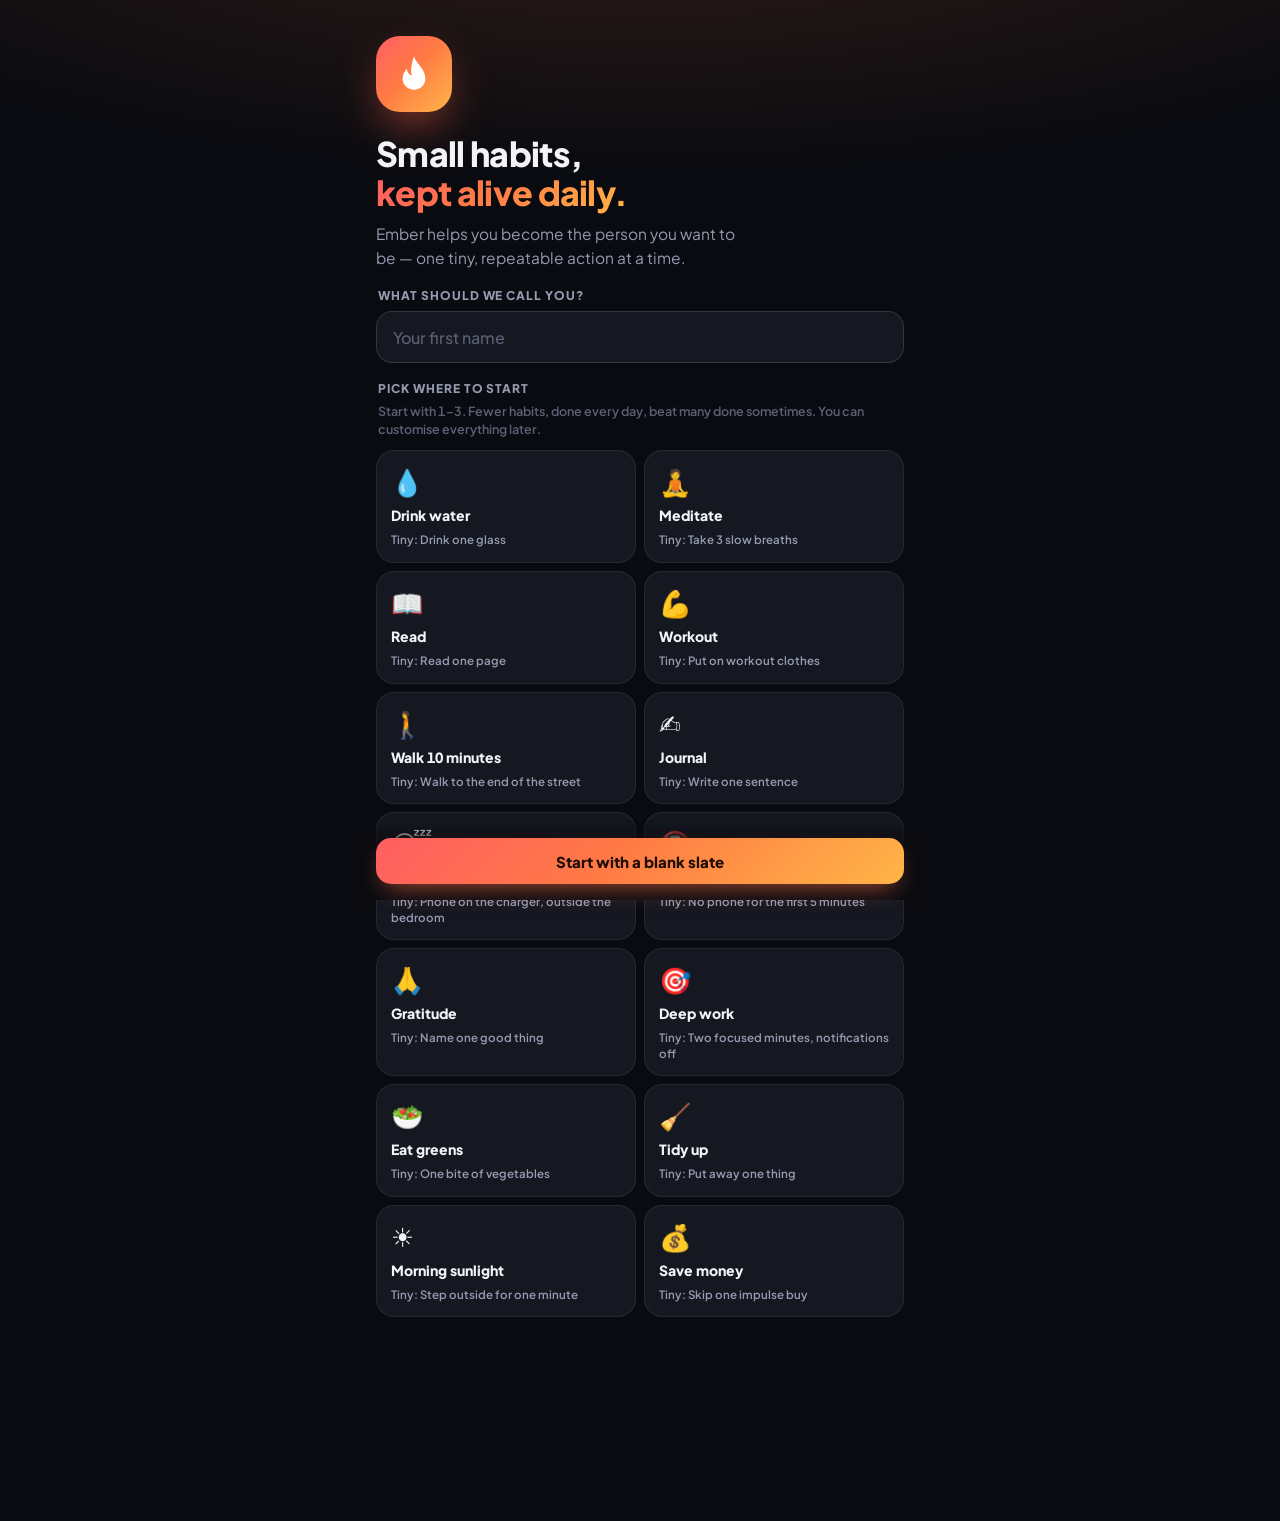
==== commit fc8b0c56: "Package Ember as an installable Android APK - android/: lightweight native shell (no Gradle) that ru" ====
--- a/ember/index.html
+++ b/ember/index.html
@@ -12,9 +12,6 @@
   <link rel="manifest" href="manifest.webmanifest" />
   <link rel="icon" type="image/png" sizes="192x192" href="icons/icon-192.png" />
   <link rel="apple-touch-icon" href="icons/icon-192.png" />
-  <link rel="preconnect" href="https://fonts.googleapis.com" />
-  <link rel="preconnect" href="https://fonts.gstatic.com" crossorigin />
-  <link href="https://fonts.googleapis.com/css2?family=Plus+Jakarta+Sans:wght@400;500;600;700;800&display=swap" rel="stylesheet" />
   <link rel="stylesheet" href="app.css" />
 </head>
 <body>
--- a/ember/app.css
+++ b/ember/app.css
@@ -1,3 +1,9 @@
+@font-face { font-family: "Plus Jakarta Sans"; font-style: normal; font-weight: 400; font-display: swap; src: url("fonts/jakarta-400.woff2") format("woff2"); }
+@font-face { font-family: "Plus Jakarta Sans"; font-style: normal; font-weight: 500; font-display: swap; src: url("fonts/jakarta-500.woff2") format("woff2"); }
+@font-face { font-family: "Plus Jakarta Sans"; font-style: normal; font-weight: 600; font-display: swap; src: url("fonts/jakarta-600.woff2") format("woff2"); }
+@font-face { font-family: "Plus Jakarta Sans"; font-style: normal; font-weight: 700; font-display: swap; src: url("fonts/jakarta-700.woff2") format("woff2"); }
+@font-face { font-family: "Plus Jakarta Sans"; font-style: normal; font-weight: 800; font-display: swap; src: url("fonts/jakarta-800.woff2") format("woff2"); }
+
 /* ============ Ember — design tokens ============ */
 :root {
   --bg: #0A0B10;
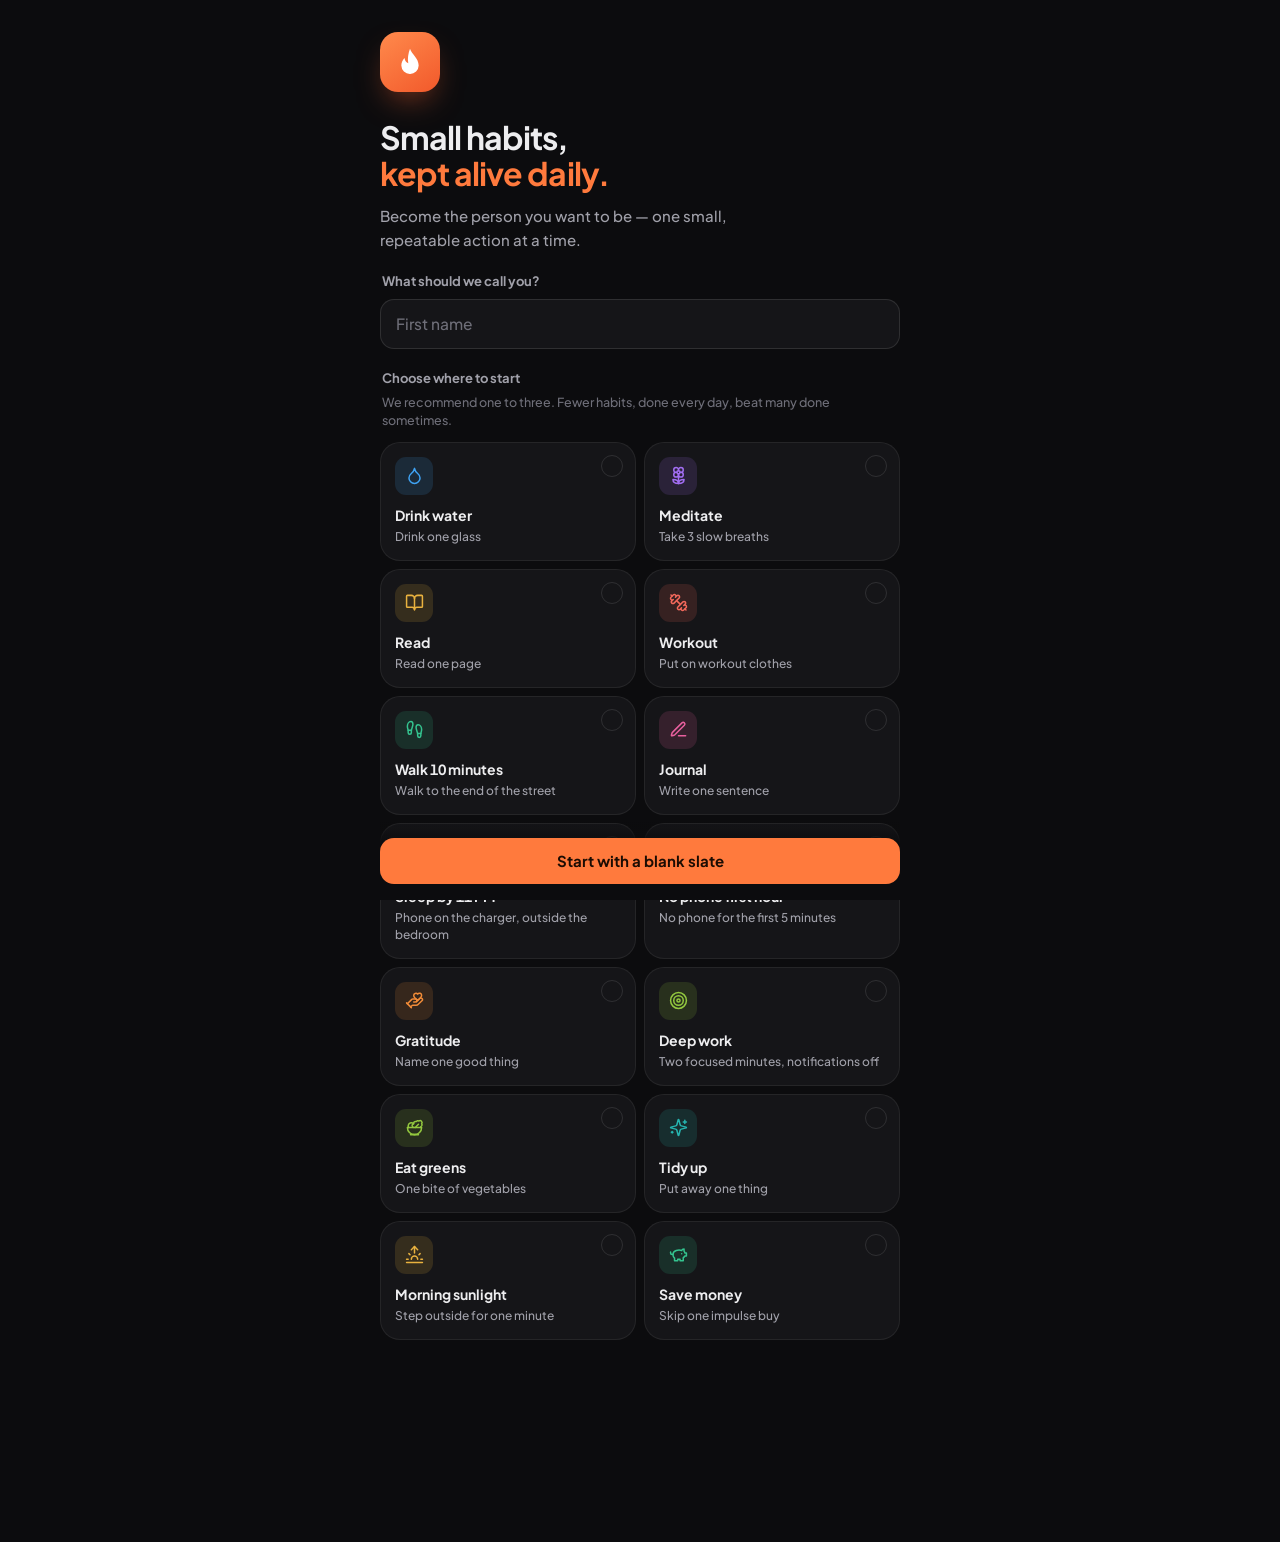
==== commit 4518a36b: "Redesign Ember UI for a quieter, more professional look (v1.2.0) - New design system: graphite surfa" ====
--- a/ember/index.html
+++ b/ember/index.html
@@ -5,7 +5,7 @@
   <meta name="viewport" content="width=device-width, initial-scale=1, viewport-fit=cover, interactive-widget=resizes-content" />
   <title>Ember — Habit Tracker</title>
   <meta name="description" content="Ember — a beautiful, science-backed habit tracker. Small habits, kept alive daily." />
-  <meta name="theme-color" content="#0A0B10" />
+  <meta name="theme-color" content="#0C0C0E" />
   <meta name="mobile-web-app-capable" content="yes" />
   <meta name="apple-mobile-web-app-capable" content="yes" />
   <meta name="apple-mobile-web-app-status-bar-style" content="black-translucent" />
@@ -18,31 +18,17 @@
   <div id="app">
     <main id="view" aria-live="polite"></main>
     <nav class="tabbar" id="tabbar" aria-label="Main">
-      <button class="tab" data-action="tab" data-tab="today" aria-label="Today">
-        <svg viewBox="0 0 24 24"><path d="M12 3c.9 3.1 4.6 4.9 4.6 9.3A4.6 4.6 0 0 1 12 17a4.6 4.6 0 0 1-4.6-4.7c0-1.8.8-3 1.7-4 .2 1.5 1 2.4 2 2.7C10.6 8.2 11 5.5 12 3Z"/><path d="M5 21h14"/></svg>
-        <span>Today</span>
-      </button>
-      <button class="tab" data-action="tab" data-tab="progress" aria-label="Progress">
-        <svg viewBox="0 0 24 24"><path d="M4 20V10M10 20V4M16 20v-7M22 20H2"/></svg>
-        <span>Progress</span>
-      </button>
-      <button class="fab" data-action="new" aria-label="New habit">
-        <svg viewBox="0 0 24 24"><path d="M12 5v14M5 12h14"/></svg>
-      </button>
-      <button class="tab" data-action="tab" data-tab="habits" aria-label="Habits">
-        <svg viewBox="0 0 24 24"><rect x="3" y="4" width="18" height="4.5" rx="2"/><rect x="3" y="10" width="18" height="4.5" rx="2"/><rect x="3" y="16" width="12" height="4.5" rx="2"/></svg>
-        <span>Habits</span>
-      </button>
-      <button class="tab" data-action="tab" data-tab="settings" aria-label="Settings">
-        <svg viewBox="0 0 24 24"><circle cx="12" cy="8" r="4"/><path d="M4 21c1.2-4 4.3-6 8-6s6.8 2 8 6"/></svg>
-        <span>You</span>
-      </button>
+      <button class="tab" data-action="tab" data-tab="today" aria-label="Today"><span class="pillbg"><svg class="i" viewBox="0 0 24 24" aria-hidden="true"><path d="M15 21v-8a1 1 0 0 0-1-1h-4a1 1 0 0 0-1 1v8" /><path d="M3 10a2 2 0 0 1 .709-1.528l7-5.999a2 2 0 0 1 2.582 0l7 5.999A2 2 0 0 1 21 10v9a2 2 0 0 1-2 2H5a2 2 0 0 1-2-2z" /></svg></span><span>Today</span></button>
+      <button class="tab" data-action="tab" data-tab="progress" aria-label="Progress"><span class="pillbg"><svg class="i" viewBox="0 0 24 24" aria-hidden="true"><path d="M3 3v16a2 2 0 0 0 2 2h16" /><path d="M18 17V9" /><path d="M13 17V5" /><path d="M8 17v-3" /></svg></span><span>Progress</span></button>
+      <button class="tab" data-action="tab" data-tab="habits" aria-label="Habits"><span class="pillbg"><svg class="i" viewBox="0 0 24 24" aria-hidden="true"><path d="m3 17 2 2 4-4" /><path d="m3 7 2 2 4-4" /><path d="M13 6h8" /><path d="M13 12h8" /><path d="M13 18h8" /></svg></span><span>Habits</span></button>
+      <button class="tab" data-action="tab" data-tab="settings" aria-label="You"><span class="pillbg"><svg class="i" viewBox="0 0 24 24" aria-hidden="true"><circle cx="12" cy="8" r="5" /><path d="M20 21a8 8 0 0 0-16 0" /></svg></span><span>You</span></button>
     </nav>
   </div>
   <div id="sheet-root"></div>
   <div id="toast" role="status"></div>
   <canvas id="confetti" aria-hidden="true"></canvas>
   <input type="file" id="import-file" accept="application/json,.json" hidden />
+  <script src="icons.js"></script>
   <script src="app.js"></script>
 </body>
 </html>
--- a/ember/app.css
+++ b/ember/app.css
@@ -4,44 +4,53 @@
 @font-face { font-family: "Plus Jakarta Sans"; font-style: normal; font-weight: 700; font-display: swap; src: url("fonts/jakarta-700.woff2") format("woff2"); }
 @font-face { font-family: "Plus Jakarta Sans"; font-style: normal; font-weight: 800; font-display: swap; src: url("fonts/jakarta-800.woff2") format("woff2"); }
 
-/* ============ Ember — design tokens ============ */
+/* =====================================================================
+   Ember design system v2
+   Quiet graphite surfaces · hairline borders · one ember accent
+   Spacing on a 4px grid · radii 12 / 16 / 20 / 28
+   ===================================================================== */
 :root {
-  --bg: #0A0B10;
-  --bg2: #10121A;
-  --card: #151821;
-  --card2: #1C202C;
-  --line: rgba(255, 255, 255, .07);
-  --line2: rgba(255, 255, 255, .13);
-  --text: #F3F4F8;
-  --muted: #959BB0;
-  --dim: #5C6175;
-  --accent: #FF7A45;
-  --accent2: #FFB547;
-  --hot: #FF5E62;
-  --good: #3DDC97;
-  --grad: linear-gradient(135deg, #FF5E62 0%, #FF7A45 45%, #FFB547 100%);
-  --glow: rgba(255, 122, 69, .16);
-  --shadow: 0 14px 34px -16px rgba(0, 0, 0, .7);
-  --r: 22px;
-  --tab-h: 70px;
+  --bg: #0C0C0E;
+  --surface: #151518;
+  --surface-2: #1C1C20;
+  --surface-3: #26262B;
+  --line: rgba(255, 255, 255, .065);
+  --line-2: rgba(255, 255, 255, .11);
+  --text: #EDEDEF;
+  --text-2: #A1A1AA;
+  --text-3: #6E6E78;
+  --accent: #FF7A3D;
+  --accent-2: #FFA45C;
+  --accent-ink: #1B0C03;
+  --accent-soft: rgba(255, 122, 61, .13);
+  --good: #3DD68C;
+  --bad: #F2685B;
+  --shadow-1: 0 1px 2px rgba(0, 0, 0, .4);
+  --shadow-2: 0 12px 32px -12px rgba(0, 0, 0, .7);
+  --r-sm: 12px;
+  --r: 16px;
+  --r-lg: 20px;
+  --tab-h: 64px;
   --safe-t: env(safe-area-inset-top, 0px);
   --safe-b: env(safe-area-inset-bottom, 0px);
-  --ease: cubic-bezier(.2, .9, .25, 1);
-  --spring: cubic-bezier(.34, 1.56, .64, 1);
+  --ease: cubic-bezier(.2, .8, .2, 1);
+  --spring: cubic-bezier(.3, 1.4, .5, 1);
   color-scheme: dark;
 }
 :root[data-theme="light"] {
-  --bg: #F6F3EE;
-  --bg2: #FBFAF7;
-  --card: #FFFFFF;
-  --card2: #F2EFEA;
-  --line: rgba(30, 24, 18, .08);
-  --line2: rgba(30, 24, 18, .14);
-  --text: #17181E;
-  --muted: #696D7C;
-  --dim: #A6A8B3;
-  --glow: rgba(255, 122, 69, .14);
-  --shadow: 0 14px 30px -18px rgba(60, 40, 20, .35);
+  --bg: #F6F6F3;
+  --surface: #FFFFFF;
+  --surface-2: #F0F0EC;
+  --surface-3: #E6E6E1;
+  --line: rgba(17, 17, 20, .07);
+  --line-2: rgba(17, 17, 20, .12);
+  --text: #121214;
+  --text-2: #5C5C66;
+  --text-3: #9A9AA3;
+  --accent: #F2692B;
+  --accent-soft: rgba(242, 105, 43, .1);
+  --shadow-1: 0 1px 2px rgba(20, 16, 10, .06);
+  --shadow-2: 0 12px 32px -14px rgba(40, 30, 20, .22);
   color-scheme: light;
 }
 
@@ -49,475 +58,428 @@
 html, body { margin: 0; padding: 0; }
 html { background: var(--bg); }
 body {
-  min-height: 100dvh;
+  min-height: 100dvh; background: var(--bg); color: var(--text);
   font-family: "Plus Jakarta Sans", system-ui, -apple-system, "Segoe UI", Roboto, sans-serif;
-  color: var(--text);
-  background:
-    radial-gradient(120% 50% at 50% -12%, var(--glow), transparent 62%),
-    var(--bg);
-  background-attachment: fixed;
-  -webkit-font-smoothing: antialiased;
-  overscroll-behavior-y: none;
-  font-feature-settings: "tnum" 1;
-  user-select: none;
-  -webkit-user-select: none;
+  font-size: 15px; line-height: 1.45; font-weight: 500;
+  -webkit-font-smoothing: antialiased; text-rendering: optimizeLegibility;
+  font-feature-settings: "tnum" 1, "cv11" 1;
+  overscroll-behavior-y: none; user-select: none; -webkit-user-select: none;
 }
 input, textarea { user-select: text; -webkit-user-select: text; }
 button { font: inherit; color: inherit; background: none; border: 0; padding: 0; cursor: pointer; }
 input, select, textarea { font: inherit; color: inherit; }
 svg { display: block; }
+h1, h2, h3, p { margin: 0; }
+
+/* Icons */
+.i { width: 20px; height: 20px; flex: none; fill: none; stroke: currentColor; stroke-width: 1.9; stroke-linecap: round; stroke-linejoin: round; }
+.i.sm { width: 16px; height: 16px; }
+.i.xs { width: 14px; height: 14px; stroke-width: 2.2; }
+.i.lg { width: 24px; height: 24px; }
 
 #view {
-  max-width: 560px;
-  margin: 0 auto;
-  padding: calc(var(--safe-t) + 18px) 16px calc(var(--tab-h) + var(--safe-b) + 34px);
-  animation: viewIn .35s var(--ease);
-}
-@keyframes viewIn { from { opacity: 0; transform: translateY(8px); } to { opacity: 1; transform: none; } }
-
-/* ============ Typography ============ */
-h1, h2, h3, p { margin: 0; }
-h1 { font-size: 26px; font-weight: 800; letter-spacing: -.02em; line-height: 1.15; }
-h2 { font-size: 20px; font-weight: 750; letter-spacing: -.015em; }
-h3 { font-size: 13px; font-weight: 700; letter-spacing: .08em; text-transform: uppercase; color: var(--muted); }
-.eyebrow { font-size: 13px; font-weight: 600; color: var(--muted); margin-bottom: 4px; letter-spacing: .01em; }
-.muted { color: var(--muted); }
-.grad-text { background: var(--grad); -webkit-background-clip: text; background-clip: text; color: transparent; }
-
-/* ============ Top bar ============ */
-.top { display: flex; align-items: flex-end; justify-content: space-between; gap: 12px; margin: 4px 2px 18px; }
+  max-width: 560px; margin: 0 auto;
+  padding: calc(var(--safe-t) + 20px) 20px calc(var(--tab-h) + var(--safe-b) + 40px);
+  animation: viewIn .3s var(--ease);
+}
+@keyframes viewIn { from { opacity: 0; transform: translateY(6px); } to { opacity: 1; transform: none; } }
+
+/* Type scale */
+.t-display { font-size: 28px; line-height: 1.15; font-weight: 700; letter-spacing: -.025em; }
+.t-title { font-size: 19px; line-height: 1.25; font-weight: 700; letter-spacing: -.015em; }
+.t-head { font-size: 15.5px; font-weight: 650; letter-spacing: -.01em; }
+.t-cap { font-size: 13px; color: var(--text-2); }
+.t-micro { font-size: 12px; color: var(--text-3); font-weight: 600; }
+.muted { color: var(--text-2); }
+.faint { color: var(--text-3); }
+.accent { color: var(--accent); }
+
+/* ============ Page header ============ */
+.top { display: flex; align-items: center; justify-content: space-between; gap: 16px; margin-bottom: 22px; }
+.top .eyebrow { font-size: 13px; color: var(--text-3); font-weight: 600; margin-bottom: 4px; }
 .icon-btn {
-  width: 42px; height: 42px; border-radius: 14px; display: grid; place-items: center;
-  background: var(--card); border: 1px solid var(--line); flex: none;
+  width: 40px; height: 40px; border-radius: 50%; display: grid; place-items: center; flex: none;
+  background: var(--surface); border: 1px solid var(--line); color: var(--text);
   transition: transform .15s var(--ease), background .2s;
 }
-.icon-btn:active { transform: scale(.92); }
-.icon-btn svg, .tab svg, .fab svg, .btn svg, .chip svg {
-  width: 20px; height: 20px; fill: none; stroke: currentColor; stroke-width: 2; stroke-linecap: round; stroke-linejoin: round;
-}
-
-/* ============ Cards ============ */
-.card {
-  background: var(--card); border: 1px solid var(--line); border-radius: var(--r);
-  padding: 18px; box-shadow: var(--shadow);
-}
-.section { margin-top: 26px; }
-.section-head { display: flex; align-items: center; justify-content: space-between; margin: 0 4px 10px; }
-.section-head .count { font-size: 12px; font-weight: 700; color: var(--dim); }
-
-/* ============ Hero (today ring) ============ */
-.hero {
-  display: flex; align-items: center; gap: 18px; position: relative; overflow: hidden;
-  background:
-    radial-gradient(140px 140px at 18% 50%, rgba(255, 122, 69, .16), transparent 70%),
-    var(--card);
-}
-.hero-ring { position: relative; flex: none; width: 116px; height: 116px; }
-.hero-ring .ring-label { position: absolute; inset: 0; display: grid; place-items: center; text-align: center; }
-.hero-ring .pct { font-size: 28px; font-weight: 800; letter-spacing: -.03em; line-height: 1; }
-.hero-ring .pct small { font-size: 14px; font-weight: 700; opacity: .7; }
-.hero-ring .sub { font-size: 11px; font-weight: 600; color: var(--muted); margin-top: 3px; }
-.hero-copy { min-width: 0; }
-.hero-copy .big { font-size: 17px; font-weight: 750; line-height: 1.3; letter-spacing: -.01em; }
-.hero-copy .small { margin-top: 8px; font-size: 13px; color: var(--muted); line-height: 1.45; }
-.pills { display: flex; flex-wrap: wrap; gap: 6px; margin-top: 12px; }
-.pill {
-  display: inline-flex; align-items: center; gap: 5px; padding: 5px 10px; border-radius: 99px;
-  background: var(--card2); border: 1px solid var(--line); font-size: 12px; font-weight: 700;
-}
-
+.icon-btn:active { transform: scale(.92); background: var(--surface-2); }
+.icon-btn.accent-btn { background: var(--accent); border-color: transparent; color: var(--accent-ink); box-shadow: 0 6px 18px -6px rgba(255, 110, 50, .55); }
+.icon-btn.accent-btn .i { stroke-width: 2.4; }
+
+/* ============ Surfaces ============ */
+.card { background: var(--surface); border: 1px solid var(--line); border-radius: var(--r-lg); padding: 18px; }
+.section { margin-top: 28px; }
+.section-head { display: flex; align-items: center; justify-content: space-between; margin: 0 2px 10px; }
+.section-head h3 { display: flex; align-items: center; gap: 8px; font-size: 13px; font-weight: 650; color: var(--text-2); letter-spacing: 0; }
+.section-head h3 .i { color: var(--text-3); width: 16px; height: 16px; }
+.section-head .count { font-size: 12.5px; font-weight: 600; color: var(--text-3); }
+
+/* ============ Summary (today) ============ */
+.summary { display: flex; align-items: center; gap: 18px; }
+.ring-wrap { position: relative; flex: none; }
+.ring-wrap .ring-label { position: absolute; inset: 0; display: grid; place-items: center; text-align: center; }
+.ring-wrap .big { font-size: 24px; font-weight: 700; letter-spacing: -.03em; line-height: 1; }
+.ring-wrap .big small { font-size: 13px; font-weight: 600; color: var(--text-2); margin-left: 1px; }
 .ring { overflow: visible; }
-.ring-bg { stroke: var(--card2); fill: none; }
-.ring-fg { fill: none; stroke-linecap: round; transition: stroke-dashoffset 1s var(--ease); }
+.ring-bg { stroke: var(--surface-3); fill: none; }
+.ring-fg { fill: none; stroke-linecap: round; transition: stroke-dashoffset .9s var(--ease); }
+.summary .s-body { flex: 1; min-width: 0; }
+.summary .s-title { font-size: 17px; font-weight: 700; letter-spacing: -.015em; }
+.summary .s-sub { margin-top: 4px; font-size: 13px; color: var(--text-2); line-height: 1.45; }
+.kv { display: flex; margin-top: 14px; padding-top: 14px; border-top: 1px solid var(--line); }
+.kv > div { flex: 1; min-width: 0; }
+.kv > div + div { padding-left: 14px; margin-left: 14px; border-left: 1px solid var(--line); }
+.kv .v { display: flex; align-items: center; gap: 5px; font-size: 16px; font-weight: 700; letter-spacing: -.01em; }
+.kv .v .i { color: var(--accent); }
+.kv .l { font-size: 11.5px; color: var(--text-3); font-weight: 600; margin-top: 1px; white-space: nowrap; }
 
 /* ============ Week strip ============ */
-.week { display: flex; align-items: center; gap: 4px; margin-top: 14px; }
-.week-days { flex: 1; display: grid; grid-template-columns: repeat(7, 1fr); gap: 4px; }
-.wk-nav { width: 28px; height: 56px; display: grid; place-items: center; color: var(--muted); border-radius: 10px; flex: none; }
-.wk-nav svg { width: 18px; height: 18px; fill: none; stroke: currentColor; stroke-width: 2.4; stroke-linecap: round; stroke-linejoin: round; }
-.wk-nav:disabled { opacity: .2; }
-.day {
-  display: flex; flex-direction: column; align-items: center; gap: 4px; padding: 8px 0 7px;
-  border-radius: 16px; border: 1px solid transparent; transition: background .2s, border-color .2s, transform .15s;
-}
+.week { display: flex; align-items: center; gap: 2px; margin-top: 16px; }
+.week-days { flex: 1; display: grid; grid-template-columns: repeat(7, 1fr); gap: 2px; }
+.wk-nav { width: 28px; height: 60px; display: grid; place-items: center; color: var(--text-3); flex: none; border-radius: 10px; }
+.wk-nav:disabled { opacity: .25; }
+.day { display: flex; flex-direction: column; align-items: center; gap: 6px; padding: 6px 0; border-radius: 14px; transition: transform .15s; }
 .day:active { transform: scale(.94); }
-.day .dl { font-size: 11px; font-weight: 700; color: var(--dim); text-transform: uppercase; }
-.day .dn { position: relative; width: 32px; height: 32px; display: grid; place-items: center; font-size: 13px; font-weight: 750; }
+.day .dl { font-size: 11px; font-weight: 650; color: var(--text-3); }
+.day .dn { position: relative; width: 36px; height: 36px; display: grid; place-items: center; font-size: 13.5px; font-weight: 650; border-radius: 50%; color: var(--text-2); }
 .day .dn svg { position: absolute; inset: 0; }
+.day .dn span { position: relative; }
 .day.is-today .dl { color: var(--accent); }
-.day.is-sel { background: var(--card); border-color: var(--line2); box-shadow: var(--shadow); }
-.day.is-perfect .dn { color: #1A0E06; }
-.day.is-perfect .dn::before { content: ""; position: absolute; inset: 3px; border-radius: 50%; background: var(--grad); }
-.day.is-perfect .dn span { position: relative; }
+.day.is-sel .dn { background: var(--text); color: var(--bg); }
+.day.is-sel .dn svg { display: none; }
 .day:disabled { opacity: .3; }
+.day:disabled .dn { color: var(--text-3); }
 
 .viewing {
   display: flex; align-items: center; justify-content: space-between; gap: 10px; margin-top: 12px;
-  padding: 10px 14px; border-radius: 14px; background: var(--card2); font-size: 13px; font-weight: 600;
-}
-.viewing button { color: var(--accent); font-weight: 750; }
-
-/* ============ Banner ============ */
-.banner {
-  display: flex; gap: 12px; align-items: flex-start; margin-top: 16px; padding: 14px 16px;
-  border-radius: 18px; border: 1px solid rgba(255, 181, 71, .25);
-  background: linear-gradient(135deg, rgba(255, 94, 98, .12), rgba(255, 181, 71, .08));
-  font-size: 13px; line-height: 1.45;
-}
-.banner b { display: block; font-size: 14px; margin-bottom: 2px; }
-.banner .bi { font-size: 22px; line-height: 1; }
-.banner .x { margin-left: auto; color: var(--muted); padding: 2px; }
-.banner .btn { margin-top: 10px; }
-
-/* ============ Habit cards ============ */
-.habits { display: flex; flex-direction: column; gap: 10px; }
+  padding: 10px 14px; border-radius: var(--r-sm); background: var(--surface-2); font-size: 13px; color: var(--text-2);
+}
+.viewing button { color: var(--accent); font-weight: 650; }
+
+/* ============ Notice ============ */
+.notice { display: flex; gap: 12px; align-items: flex-start; margin-top: 16px; padding: 14px; border-radius: var(--r); background: var(--surface); border: 1px solid var(--line); }
+.notice .ni { width: 34px; height: 34px; border-radius: 10px; display: grid; place-items: center; flex: none; background: var(--accent-soft); color: var(--accent); }
+.notice .nb { flex: 1; min-width: 0; font-size: 13px; color: var(--text-2); line-height: 1.5; }
+.notice .nb b { display: block; color: var(--text); font-size: 14px; font-weight: 650; margin-bottom: 1px; }
+.notice .x { color: var(--text-3); padding: 2px; margin: -2px -2px 0 0; }
+.notice .btn { margin-top: 10px; }
+
+/* ============ Habit rows ============ */
+.habits { display: flex; flex-direction: column; gap: 8px; }
 .habit {
-  --c: #FF7A45;
-  position: relative; display: flex; align-items: center; gap: 14px;
-  padding: 13px 13px 13px 14px; border-radius: var(--r);
-  background: var(--card); border: 1px solid var(--line); overflow: hidden;
-  transition: transform .18s var(--ease), border-color .3s, background .3s;
-  text-align: left; width: 100%;
-}
-.habit::before {
-  content: ""; position: absolute; inset: 0; pointer-events: none; opacity: .9;
-  background: radial-gradient(110px 80px at 0% 50%, color-mix(in srgb, var(--c) 14%, transparent), transparent 75%);
-}
-.habit:active { transform: scale(.985); }
-.habit.is-done { border-color: color-mix(in srgb, var(--c) 30%, transparent); }
-.habit.is-done::after {
-  content: ""; position: absolute; inset: 0; pointer-events: none;
-  background: linear-gradient(90deg, color-mix(in srgb, var(--c) 10%, transparent), transparent 70%);
-}
-.h-icon {
-  position: relative; width: 48px; height: 48px; flex: none; border-radius: 16px;
-  display: grid; place-items: center; font-size: 25px;
-  background: color-mix(in srgb, var(--c) 17%, var(--card2));
-  box-shadow: inset 0 0 0 1px color-mix(in srgb, var(--c) 22%, transparent);
-}
-.h-body { position: relative; flex: 1; min-width: 0; }
-.h-name { font-size: 16px; font-weight: 700; letter-spacing: -.01em; white-space: nowrap; overflow: hidden; text-overflow: ellipsis; transition: opacity .3s; }
-.h-meta { margin-top: 3px; display: flex; align-items: center; gap: 6px; font-size: 12.5px; color: var(--muted); font-weight: 550; white-space: nowrap; overflow: hidden; }
-.h-meta .sep { width: 3px; height: 3px; border-radius: 50%; background: var(--dim); flex: none; }
-.h-meta .fire { color: var(--accent2); font-weight: 750; }
+  --c: #FF7A3D;
+  display: flex; align-items: center; gap: 14px; width: 100%; text-align: left;
+  padding: 12px 12px 12px 12px; border-radius: var(--r-lg);
+  background: var(--surface); border: 1px solid var(--line);
+  transition: transform .16s var(--ease), background .2s;
+}
+.habit:active { transform: scale(.985); background: var(--surface-2); }
+.tile {
+  --c: #FF7A3D;
+  width: 44px; height: 44px; flex: none; border-radius: 13px; display: grid; place-items: center;
+  background: color-mix(in srgb, var(--c) 15%, transparent); color: var(--c); font-size: 22px; line-height: 1;
+}
+.tile .i { width: 22px; height: 22px; stroke-width: 1.9; }
+.tile.sm { width: 38px; height: 38px; border-radius: 11px; font-size: 19px; }
+.tile.sm .i { width: 19px; height: 19px; }
+.tile.lg { width: 56px; height: 56px; border-radius: 16px; font-size: 28px; }
+.tile.lg .i { width: 28px; height: 28px; }
+.h-body { flex: 1; min-width: 0; }
+.h-name { font-size: 15.5px; font-weight: 650; letter-spacing: -.01em; white-space: nowrap; overflow: hidden; text-overflow: ellipsis; transition: color .25s; }
+.h-meta { margin-top: 2px; display: flex; align-items: center; gap: 6px; font-size: 12.5px; color: var(--text-2); white-space: nowrap; overflow: hidden; }
+.h-meta .dot { width: 3px; height: 3px; border-radius: 50%; background: var(--text-3); flex: none; }
+.h-meta .streak { display: inline-flex; align-items: center; gap: 3px; color: var(--text); font-weight: 650; }
+.h-meta .streak .i { color: var(--accent); }
 .h-meta .ell { overflow: hidden; text-overflow: ellipsis; }
-.habit.is-done .h-name { opacity: .6; }
-.habit.is-skip { opacity: .55; }
+.habit.is-done .h-name { color: var(--text-3); }
+.habit.is-skip { opacity: .6; }
+
+.h-check {
+  position: relative; flex: none; width: 40px; height: 40px; border-radius: 50%;
+  display: grid; place-items: center; color: transparent;
+  border: 1.5px solid var(--line-2); background: transparent;
+  transition: background .2s, border-color .2s, transform .15s;
+}
+.h-check:active { transform: scale(.88); }
+.h-check .i { width: 20px; height: 20px; stroke-width: 2.6; }
+.h-check .cnt { font-size: 12px; font-weight: 700; color: var(--text); }
+.h-check .mini { position: absolute; inset: -1.5px; }
+.h-check.counter { border-color: transparent; }
 .habit.is-skip .h-check { border-style: dashed; }
-.h-bar { margin-top: 8px; height: 5px; border-radius: 9px; background: var(--card2); overflow: hidden; }
+.habit.is-done .h-check { background: var(--c); border-color: var(--c); color: #fff; }
+.habit.pop .h-check { animation: pop .45s var(--spring); }
+.habit.pop .h-check .i path, .habit.pop .h-check .i polyline { stroke-dasharray: 30; animation: draw .4s .05s var(--ease) both; }
+.habit.pop .h-check::after { content: ""; position: absolute; inset: -1px; border-radius: 50%; border: 2px solid var(--c); animation: burst .55s var(--ease) forwards; }
+@keyframes pop { 0% { transform: scale(.75); } 60% { transform: scale(1.1); } 100% { transform: scale(1); } }
+@keyframes draw { from { stroke-dashoffset: 30; } to { stroke-dashoffset: 0; } }
+@keyframes burst { from { transform: scale(1); opacity: .8; } to { transform: scale(1.7); opacity: 0; } }
+.h-bar { margin-top: 8px; height: 4px; border-radius: 9px; background: var(--surface-3); overflow: hidden; }
 .h-bar i { display: block; height: 100%; border-radius: 9px; background: var(--c); transition: width .5s var(--ease); }
 
-.h-check {
-  position: relative; flex: none; width: 50px; height: 50px; border-radius: 50%;
-  display: grid; place-items: center;
-  border: 2px solid color-mix(in srgb, var(--c) 42%, transparent);
-  background: color-mix(in srgb, var(--c) 6%, transparent);
-  transition: background .25s, border-color .25s, box-shadow .3s, transform .15s;
-}
-.h-check:active { transform: scale(.88); }
-.h-check svg.tick { width: 24px; height: 24px; fill: none; stroke: currentColor; stroke-width: 3; stroke-linecap: round; stroke-linejoin: round; color: color-mix(in srgb, var(--c) 55%, transparent); }
-.h-check svg.tick path { stroke-dasharray: 24; stroke-dashoffset: 0; }
-.h-check .cnt { font-size: 13px; font-weight: 800; letter-spacing: -.02em; }
-.h-check .cnt small { font-size: 10px; opacity: .6; }
-.h-check .mini { position: absolute; inset: -2px; }
-.habit.is-done .h-check {
-  background: var(--c); border-color: var(--c);
-  box-shadow: 0 8px 22px -8px var(--c);
-}
-.habit.is-done .h-check svg.tick { color: #fff; }
-.habit.is-done .h-check .cnt { color: #fff; }
-.habit.pop .h-check { animation: pop .55s var(--spring); }
-.habit.pop .h-check svg.tick path { animation: draw .45s .05s var(--ease) both; }
-.habit.pop .h-check::after {
-  content: ""; position: absolute; inset: -2px; border-radius: 50%; border: 2px solid var(--c);
-  animation: burst .6s var(--ease) forwards;
-}
-.habit.pop .h-icon { animation: wiggle .6s var(--spring); }
-@keyframes pop { 0% { transform: scale(.7); } 55% { transform: scale(1.14); } 100% { transform: scale(1); } }
-@keyframes draw { from { stroke-dashoffset: 24; } to { stroke-dashoffset: 0; } }
-@keyframes burst { from { transform: scale(1); opacity: .9; } to { transform: scale(1.9); opacity: 0; } }
-@keyframes wiggle { 0% { transform: rotate(0); } 30% { transform: rotate(-12deg) scale(1.1); } 60% { transform: rotate(8deg); } 100% { transform: rotate(0); } }
-
-/* ============ Principle card ============ */
-.principle {
-  margin-top: 26px; padding: 20px; border-radius: var(--r); position: relative; overflow: hidden;
-  background: linear-gradient(150deg, color-mix(in srgb, var(--accent) 14%, var(--card)), var(--card) 60%);
-  border: 1px solid var(--line);
-}
-.principle .q { font-size: 17px; font-weight: 700; line-height: 1.45; letter-spacing: -.01em; }
-.principle .tag { font-size: 11px; font-weight: 800; letter-spacing: .12em; text-transform: uppercase; color: var(--accent); margin-bottom: 10px; }
-.principle .mark { position: absolute; right: 12px; top: -14px; font-size: 110px; font-weight: 800; opacity: .06; line-height: 1; }
-
-/* ============ Empty states ============ */
-.empty { text-align: center; padding: 34px 22px; }
-.empty .art { font-size: 54px; margin-bottom: 12px; filter: drop-shadow(0 10px 20px rgba(255, 122, 69, .35)); }
-.empty p { margin: 8px auto 18px; max-width: 300px; color: var(--muted); font-size: 14px; line-height: 1.5; }
+/* ============ Principle ============ */
+.principle { margin-top: 28px; padding: 18px 18px 18px 20px; border-radius: var(--r-lg); background: var(--surface); border: 1px solid var(--line); position: relative; overflow: hidden; }
+.principle::before { content: ""; position: absolute; left: 0; top: 18px; bottom: 18px; width: 3px; border-radius: 0 3px 3px 0; background: var(--accent); }
+.principle .tag { display: flex; align-items: center; gap: 6px; font-size: 12px; font-weight: 650; color: var(--accent); margin-bottom: 8px; }
+.principle .q { font-size: 15px; line-height: 1.6; color: var(--text); font-weight: 500; }
+.rest-note { display: flex; align-items: center; justify-content: center; gap: 6px; margin-top: 18px; font-size: 12.5px; color: var(--text-3); }
+
+/* ============ Empty ============ */
+.empty { text-align: center; padding: 36px 24px; }
+.empty .e-art { width: 64px; height: 64px; border-radius: 20px; margin: 0 auto 16px; display: grid; place-items: center; background: var(--accent-soft); color: var(--accent); }
+.empty .e-art .i { width: 30px; height: 30px; stroke-width: 1.7; }
+.empty p { margin: 6px auto 20px; max-width: 290px; color: var(--text-2); font-size: 14px; line-height: 1.55; }
 
 /* ============ Buttons ============ */
 .btn {
   display: inline-flex; align-items: center; justify-content: center; gap: 8px;
-  height: 46px; padding: 0 20px; border-radius: 15px; font-weight: 750; font-size: 15px;
-  background: var(--card2); border: 1px solid var(--line); transition: transform .15s var(--ease), opacity .2s;
-}
-.btn:active { transform: scale(.96); }
-.btn.primary { background: var(--grad); color: #1E0D04; border: 0; box-shadow: 0 10px 26px -10px rgba(255, 110, 70, .75); }
-.btn.danger { color: #FF6B6B; }
+  height: 46px; padding: 0 18px; border-radius: 14px; font-size: 15px; font-weight: 650;
+  background: var(--surface-2); border: 1px solid var(--line); color: var(--text);
+  transition: transform .15s var(--ease), opacity .2s, background .2s;
+}
+.btn:active { transform: scale(.97); }
+.btn .i { width: 18px; height: 18px; }
+.btn.primary { background: var(--accent); color: var(--accent-ink); border-color: transparent; }
+.btn.danger { color: var(--bad); }
 .btn.block { width: 100%; }
-.btn.sm { height: 36px; padding: 0 14px; font-size: 13px; border-radius: 12px; }
+.btn.sm { height: 34px; padding: 0 14px; font-size: 13px; border-radius: 11px; }
 .btn:disabled { opacity: .4; }
-.btn-row { display: flex; gap: 10px; }
+.btn-row { display: flex; gap: 8px; }
 .btn-row .btn { flex: 1; }
 
 /* ============ Tab bar ============ */
 .tabbar {
-  position: fixed; z-index: 20; left: 50%; transform: translateX(-50%);
-  bottom: calc(10px + var(--safe-b)); width: min(calc(100% - 24px), 520px); height: var(--tab-h);
-  display: grid; grid-template-columns: 1fr 1fr 76px 1fr 1fr; align-items: center;
-  padding: 0 6px; border-radius: 26px;
-  background: color-mix(in srgb, var(--card) 82%, transparent);
-  backdrop-filter: blur(20px) saturate(1.4); -webkit-backdrop-filter: blur(20px) saturate(1.4);
-  border: 1px solid var(--line2); box-shadow: 0 18px 40px -14px rgba(0, 0, 0, .55);
-}
-.tab {
-  height: 56px; display: flex; flex-direction: column; align-items: center; justify-content: center; gap: 4px;
-  color: var(--dim); font-size: 11px; font-weight: 700; border-radius: 18px; transition: color .2s, transform .15s;
-}
-.tab svg { width: 22px; height: 22px; }
-.tab:active { transform: scale(.9); }
+  position: fixed; z-index: 20; left: 0; right: 0; bottom: 0;
+  height: calc(var(--tab-h) + var(--safe-b)); padding: 0 8px var(--safe-b);
+  display: grid; grid-template-columns: repeat(4, 1fr); align-items: center;
+  background: color-mix(in srgb, var(--bg) 86%, transparent);
+  backdrop-filter: blur(18px) saturate(1.3); -webkit-backdrop-filter: blur(18px) saturate(1.3);
+  border-top: 1px solid var(--line);
+}
+.tab { height: 100%; display: flex; flex-direction: column; align-items: center; justify-content: center; gap: 4px; color: var(--text-3); font-size: 11px; font-weight: 650; }
+.tab .pillbg { width: 56px; height: 30px; border-radius: 15px; display: grid; place-items: center; transition: background .25s var(--ease), color .2s; }
+.tab .i { width: 21px; height: 21px; }
 .tab.on { color: var(--text); }
-.tab.on svg { stroke: var(--accent); }
-.fab {
-  justify-self: center; width: 58px; height: 58px; border-radius: 20px; display: grid; place-items: center;
-  background: var(--grad); color: #1E0D04; margin-top: -26px;
-  box-shadow: 0 12px 28px -8px rgba(255, 100, 70, .8), inset 0 1px 0 rgba(255, 255, 255, .35);
-  transition: transform .2s var(--spring);
-}
-.fab svg { width: 26px; height: 26px; stroke-width: 2.6; }
-.fab:active { transform: scale(.88) rotate(90deg); }
+.tab.on .pillbg { background: var(--accent-soft); color: var(--accent); }
+.tab:active .pillbg { transform: scale(.92); }
 body.no-tabs .tabbar { display: none; }
 
-/* ============ Bottom sheet ============ */
+/* ============ Sheet ============ */
 .sheet-wrap { position: fixed; inset: 0; z-index: 50; }
-.sheet-bd {
-  position: absolute; inset: 0; background: rgba(0, 0, 0, .55);
-  backdrop-filter: blur(3px); -webkit-backdrop-filter: blur(3px);
-  opacity: 0; transition: opacity .3s;
-}
+.sheet-bd { position: absolute; inset: 0; background: rgba(0, 0, 0, .5); opacity: 0; transition: opacity .3s; }
 .sheet {
   position: absolute; left: 0; right: 0; bottom: 0; margin: 0 auto; max-width: 560px;
-  max-height: calc(100dvh - var(--safe-t) - 28px); overflow-y: auto; overscroll-behavior: contain;
-  background: var(--bg2); border-radius: 30px 30px 0 0; border-top: 1px solid var(--line2);
-  padding: 0 18px calc(22px + var(--safe-b));
-  transform: translateY(105%); transition: transform .42s var(--ease);
-  box-shadow: 0 -20px 50px -20px rgba(0, 0, 0, .6);
+  max-height: calc(100dvh - var(--safe-t) - 24px); overflow-y: auto; overscroll-behavior: contain;
+  background: var(--bg); border-radius: 28px 28px 0 0; border-top: 1px solid var(--line-2);
+  padding: 0 20px calc(24px + var(--safe-b));
+  transform: translateY(105%); transition: transform .4s var(--ease);
 }
 .sheet-wrap.open .sheet-bd { opacity: 1; }
 .sheet-wrap.open .sheet { transform: none; }
 .sheet.dragging { transition: none; }
-.grab { position: sticky; top: 0; z-index: 3; padding: 10px 0 8px; background: var(--bg2); display: grid; place-items: center; }
-.grab::before { content: ""; width: 40px; height: 5px; border-radius: 9px; background: var(--line2); }
-.sheet-title { display: flex; align-items: center; justify-content: space-between; margin: 4px 2px 16px; }
-
-/* ============ Habit detail ============ */
-.d-head { display: flex; align-items: center; gap: 14px; margin: 6px 0 16px; }
-.d-head .h-icon { width: 60px; height: 60px; font-size: 32px; border-radius: 20px; }
-.d-head h2 { font-size: 22px; }
-.d-head p { font-size: 13px; color: var(--muted); margin-top: 3px; font-weight: 600; }
-.why { display: flex; flex-direction: column; gap: 8px; margin-bottom: 14px; }
-.why-row {
-  display: flex; gap: 12px; align-items: flex-start; padding: 12px 14px; border-radius: 16px;
-  background: var(--card); border: 1px solid var(--line); font-size: 14px; line-height: 1.4;
-}
-.why-row .wi { font-size: 18px; line-height: 1.2; }
-.why-row small { display: block; font-size: 11px; font-weight: 800; letter-spacing: .08em; text-transform: uppercase; color: var(--muted); margin-bottom: 2px; }
-.stats { display: grid; grid-template-columns: repeat(2, 1fr); gap: 10px; }
-.stat { padding: 14px; border-radius: 18px; background: var(--card); border: 1px solid var(--line); }
-.stat .v { font-size: 26px; font-weight: 800; letter-spacing: -.03em; line-height: 1.1; }
-.stat .v small { font-size: 13px; font-weight: 700; color: var(--muted); margin-left: 2px; }
-.stat .l { font-size: 12px; color: var(--muted); font-weight: 650; margin-top: 4px; }
+.grab { position: sticky; top: 0; z-index: 3; padding: 10px 0 6px; background: var(--bg); display: grid; place-items: center; }
+.grab::before { content: ""; width: 36px; height: 4px; border-radius: 9px; background: var(--line-2); }
+.sheet-title { display: flex; align-items: center; justify-content: space-between; margin: 6px 0 18px; }
+
+/* Detail */
+.d-head { display: flex; align-items: center; gap: 14px; margin: 8px 0 18px; }
+.d-head .dh-body { flex: 1; min-width: 0; }
+.d-head h2 { font-size: 21px; font-weight: 700; letter-spacing: -.02em; }
+.d-head p { font-size: 13px; color: var(--text-2); margin-top: 2px; }
+.list-card { border-radius: var(--r-lg); background: var(--surface); border: 1px solid var(--line); overflow: hidden; }
+.li { display: flex; gap: 12px; align-items: flex-start; padding: 13px 14px; font-size: 14px; line-height: 1.45; }
+.li + .li { border-top: 1px solid var(--line); }
+.li .i { color: var(--text-3); margin-top: 1px; }
+.li small { display: block; font-size: 11.5px; font-weight: 650; color: var(--text-3); margin-bottom: 1px; }
+.stats { display: grid; grid-template-columns: repeat(2, 1fr); gap: 8px; margin-top: 8px; }
+.stat { padding: 14px 16px; border-radius: var(--r); background: var(--surface); border: 1px solid var(--line); }
+.stat .v { display: flex; align-items: baseline; gap: 3px; font-size: 24px; font-weight: 700; letter-spacing: -.03em; line-height: 1.15; }
+.stat .v small { font-size: 13px; font-weight: 600; color: var(--text-3); }
+.stat .l { font-size: 12px; color: var(--text-2); margin-top: 2px; }
 .stat.wide { grid-column: span 2; display: flex; align-items: center; gap: 16px; }
 .stat.wide .info { flex: 1; }
-.stat.wide p { font-size: 12.5px; color: var(--muted); line-height: 1.45; margin-top: 4px; }
-
-.today-ctl { display: flex; align-items: center; gap: 10px; margin: 14px 0; }
-.stepper { display: flex; align-items: center; gap: 4px; padding: 4px; border-radius: 16px; background: var(--card); border: 1px solid var(--line); }
-.stepper button { width: 40px; height: 40px; border-radius: 12px; font-size: 22px; font-weight: 600; display: grid; place-items: center; background: var(--card2); }
-.stepper button:active { transform: scale(.9); }
-.stepper .sv { min-width: 64px; text-align: center; font-weight: 800; font-size: 16px; }
-.stepper .sv small { color: var(--muted); font-weight: 650; font-size: 12px; }
-
-/* ============ Heatmap ============ */
-.hm { --w: 20; margin-top: 4px; }
+.stat.wide .v { font-size: 18px; }
+.stat.wide p { font-size: 12.5px; color: var(--text-2); line-height: 1.5; margin-top: 3px; }
+.badge { display: inline-flex; align-items: center; height: 22px; padding: 0 8px; border-radius: 7px; font-size: 11.5px; font-weight: 650; background: var(--surface-2); color: var(--text-2); margin-left: 6px; vertical-align: 2px; }
+
+.today-ctl { display: flex; align-items: center; gap: 8px; margin: 16px 0 8px; }
+.stepper { display: flex; align-items: center; gap: 4px; padding: 3px; border-radius: 14px; background: var(--surface); border: 1px solid var(--line); }
+.stepper button { width: 40px; height: 40px; border-radius: 11px; display: grid; place-items: center; background: var(--surface-2); color: var(--text); }
+.stepper button:active { transform: scale(.92); }
+.stepper .sv { min-width: 64px; text-align: center; font-weight: 700; font-size: 15px; }
+.stepper .sv small { color: var(--text-3); font-weight: 600; font-size: 12px; }
+
+/* Heatmap */
+.hm { --w: 20; }
 .hm-m, .hm-g { display: grid; grid-template-columns: repeat(var(--w), 1fr); gap: 3px; }
-.hm-m { margin-bottom: 5px; font-size: 10px; font-weight: 700; color: var(--dim); }
+.hm-m { margin-bottom: 6px; font-size: 10.5px; font-weight: 600; color: var(--text-3); }
 .hm-m span { white-space: nowrap; overflow: visible; }
 .hm-g { grid-template-rows: repeat(7, auto); grid-auto-flow: column; }
-.hm-c { aspect-ratio: 1; border-radius: 4px; background: var(--card2); display: block; transition: transform .15s; }
+.hm-c { aspect-ratio: 1; border-radius: 3.5px; background: var(--surface-2); display: block; transition: transform .15s; }
 .hm-c.on { background: var(--c, var(--accent)); }
 .hm-c.part { background: var(--c, var(--accent)); }
-.hm-c.skip { background: repeating-linear-gradient(45deg, var(--card2) 0 3px, var(--line2) 3px 5px); }
-.hm-c.miss { background: var(--card2); box-shadow: inset 0 0 0 1px var(--line2); }
-.hm-c.off { background: var(--card2); opacity: .45; }
-.hm-c.pre { background: transparent; box-shadow: inset 0 0 0 1px var(--line); }
-.hm-c.fut { background: transparent; }
-.hm-c.today { outline: 2px solid var(--text); outline-offset: 1px; }
+.hm-c.skip { background: repeating-linear-gradient(135deg, var(--surface-2) 0 2px, var(--surface-3) 2px 4px); }
+.hm-c.miss { background: var(--surface-2); }
+.hm-c.off { background: var(--surface-2); opacity: .45; }
+.hm-c.pre, .hm-c.fut { background: transparent; }
+.hm-c.pre { box-shadow: inset 0 0 0 1px var(--line); }
+.hm-c.today { box-shadow: 0 0 0 1.5px var(--bg), 0 0 0 3px var(--text-3); }
 .hm-c[data-action]:active { transform: scale(.8); }
-.hm-c.l1 { background: color-mix(in srgb, var(--accent) 28%, var(--card2)); }
-.hm-c.l2 { background: color-mix(in srgb, var(--accent) 55%, var(--card2)); }
-.hm-c.l3 { background: color-mix(in srgb, var(--accent) 80%, var(--card2)); }
-.hm-c.l4 { background: var(--grad); }
-.legend { display: flex; align-items: center; justify-content: flex-end; gap: 4px; margin-top: 10px; font-size: 11px; color: var(--dim); font-weight: 650; }
-.legend .hm-c { width: 11px; }
-.hint { font-size: 12px; color: var(--dim); margin-top: 8px; font-weight: 550; }
+.hm-c.l1 { background: color-mix(in srgb, var(--accent) 25%, var(--surface-2)); }
+.hm-c.l2 { background: color-mix(in srgb, var(--accent) 50%, var(--surface-2)); }
+.hm-c.l3 { background: color-mix(in srgb, var(--accent) 75%, var(--surface-2)); }
+.hm-c.l4 { background: var(--accent); }
+.legend { display: flex; align-items: center; justify-content: flex-end; gap: 4px; margin-top: 12px; font-size: 11px; color: var(--text-3); font-weight: 600; }
+.legend .hm-c { width: 10px; }
+.hint { font-size: 12px; color: var(--text-3); margin-top: 8px; }
 
 /* ============ Progress ============ */
-.score { display: flex; align-items: center; gap: 18px; }
-.score .num { font-size: 52px; font-weight: 800; letter-spacing: -.04em; line-height: 1; }
-.score .num small { font-size: 22px; }
-.score .lbl { font-size: 13px; color: var(--muted); font-weight: 650; margin-top: 4px; }
-.score .delta { display: inline-flex; margin-top: 8px; }
-.kpis { display: grid; grid-template-columns: repeat(3, 1fr); gap: 10px; margin-top: 12px; }
-.kpi { padding: 14px 12px; border-radius: 18px; background: var(--card); border: 1px solid var(--line); }
-.kpi .v { font-size: 22px; font-weight: 800; letter-spacing: -.02em; }
-.kpi .l { font-size: 11.5px; color: var(--muted); font-weight: 650; margin-top: 2px; line-height: 1.3; }
-
-.bars { display: grid; grid-template-columns: repeat(14, 1fr); gap: 6px; align-items: end; height: 140px; margin-top: 8px; }
-.bar { display: flex; flex-direction: column; align-items: center; gap: 6px; height: 100%; justify-content: flex-end; }
-.bar .col { width: 100%; border-radius: 8px; background: var(--card2); position: relative; overflow: hidden; height: 100%; }
-.bar .col i { position: absolute; left: 0; right: 0; bottom: 0; border-radius: 8px; background: var(--grad); transition: height .8s var(--ease); }
-.bar .col i.low { background: color-mix(in srgb, var(--accent) 45%, var(--card2)); }
-.bar span { font-size: 10px; font-weight: 750; color: var(--dim); }
+.score { display: flex; align-items: center; gap: 20px; }
+.score .num { font-size: 44px; font-weight: 700; letter-spacing: -.04em; line-height: 1; }
+.score .num small { font-size: 20px; color: var(--text-2); font-weight: 600; }
+.score .lbl { font-size: 13px; color: var(--text-2); margin-top: 6px; }
+.delta { display: inline-flex; align-items: center; gap: 4px; margin-top: 10px; height: 24px; padding: 0 8px; border-radius: 7px; font-size: 12px; font-weight: 650; }
+.delta.up { color: var(--good); background: color-mix(in srgb, var(--good) 13%, transparent); }
+.delta.down { color: var(--bad); background: color-mix(in srgb, var(--bad) 13%, transparent); }
+.kpis { display: grid; grid-template-columns: repeat(3, 1fr); gap: 8px; margin-top: 8px; }
+.kpi { padding: 14px; border-radius: var(--r); background: var(--surface); border: 1px solid var(--line); }
+.kpi .v { font-size: 21px; font-weight: 700; letter-spacing: -.02em; }
+.kpi .l { font-size: 11.5px; color: var(--text-2); margin-top: 2px; line-height: 1.3; }
+.bars { display: grid; grid-template-columns: repeat(14, 1fr); gap: 6px; align-items: end; height: 132px; }
+.bar { display: flex; flex-direction: column; align-items: center; gap: 8px; height: 100%; justify-content: flex-end; }
+.bar .col { width: 100%; max-width: 18px; border-radius: 6px; background: var(--surface-2); position: relative; overflow: hidden; height: 100%; }
+.bar .col i { position: absolute; left: 0; right: 0; bottom: 0; border-radius: 6px; background: var(--accent); transition: height .7s var(--ease); }
+.bar .col i.low { background: color-mix(in srgb, var(--accent) 45%, var(--surface-3)); }
+.bar span { font-size: 10.5px; font-weight: 650; color: var(--text-3); }
 .bar.is-today span { color: var(--accent); }
-
-.insight { display: flex; gap: 12px; align-items: flex-start; padding: 14px; border-radius: 18px; background: var(--card); border: 1px solid var(--line); font-size: 13.5px; line-height: 1.45; }
-.insight + .insight { margin-top: 8px; }
-.insight .ii { font-size: 20px; line-height: 1.2; }
-.insight b { font-weight: 750; }
-
-.prow { display: flex; align-items: center; gap: 12px; padding: 12px; border-radius: 18px; background: var(--card); border: 1px solid var(--line); width: 100%; text-align: left; }
-.prow + .prow { margin-top: 8px; }
-.prow .h-icon { width: 42px; height: 42px; font-size: 21px; border-radius: 14px; }
+.insight { display: flex; gap: 12px; align-items: flex-start; padding: 14px; font-size: 13.5px; line-height: 1.5; color: var(--text-2); }
+.insight + .insight { border-top: 1px solid var(--line); }
+.insight .ii { width: 32px; height: 32px; border-radius: 10px; display: grid; place-items: center; flex: none; background: var(--surface-2); color: var(--text-2); }
+.insight .ii .i { width: 17px; height: 17px; }
+.insight b { color: var(--text); font-weight: 650; }
+.prow { display: flex; align-items: center; gap: 12px; padding: 12px 14px; width: 100%; text-align: left; }
+.prow + .prow { border-top: 1px solid var(--line); }
 .prow .pb { flex: 1; min-width: 0; }
-.prow .pn { font-weight: 700; font-size: 14.5px; display: flex; justify-content: space-between; gap: 8px; }
+.prow .pn { display: flex; justify-content: space-between; gap: 8px; font-weight: 650; font-size: 14px; }
 .prow .pn span:first-child { overflow: hidden; text-overflow: ellipsis; white-space: nowrap; }
-.prow .pn span:last-child { color: var(--muted); font-size: 12.5px; flex: none; }
-.prow .track { margin-top: 8px; height: 6px; border-radius: 9px; background: var(--card2); overflow: hidden; }
+.prow .pn span:last-child { color: var(--text-3); font-size: 12.5px; font-weight: 600; flex: none; }
+.prow .track { margin-top: 8px; height: 5px; border-radius: 9px; background: var(--surface-2); overflow: hidden; }
 .prow .track i { display: block; height: 100%; border-radius: 9px; background: var(--c); }
 
-/* ============ Manage list ============ */
-.mrow { display: flex; align-items: center; gap: 12px; padding: 10px 10px 10px 12px; border-radius: 18px; background: var(--card); border: 1px solid var(--line); }
-.mrow + .mrow { margin-top: 8px; }
-.mrow .h-icon { width: 42px; height: 42px; font-size: 21px; border-radius: 14px; }
+/* ============ Manage ============ */
+.mrow { display: flex; align-items: center; gap: 12px; padding: 10px 8px 10px 12px; }
+.mrow + .mrow { border-top: 1px solid var(--line); }
 .mrow .mb { flex: 1; min-width: 0; }
-.mrow .mn { font-weight: 700; font-size: 15px; white-space: nowrap; overflow: hidden; text-overflow: ellipsis; }
-.mrow .ms { font-size: 12px; color: var(--muted); margin-top: 2px; font-weight: 550; }
-.mrow .acts { display: flex; gap: 2px; }
-.mini-btn { width: 34px; height: 34px; border-radius: 11px; display: grid; place-items: center; color: var(--muted); }
-.mini-btn:active { background: var(--card2); }
-.mini-btn svg { width: 18px; height: 18px; fill: none; stroke: currentColor; stroke-width: 2; stroke-linecap: round; stroke-linejoin: round; }
-.mini-btn:disabled { opacity: .25; }
-
+.mrow .mn { font-weight: 650; font-size: 15px; white-space: nowrap; overflow: hidden; text-overflow: ellipsis; }
+.mrow .ms { font-size: 12.5px; color: var(--text-2); margin-top: 1px; }
+.mrow .acts { display: flex; }
+.mini-btn { width: 34px; height: 34px; border-radius: 10px; display: grid; place-items: center; color: var(--text-3); }
+.mini-btn:active { background: var(--surface-2); color: var(--text); }
+.mini-btn .i { width: 18px; height: 18px; }
+.mini-btn:disabled { opacity: .3; }
 .ideas { display: grid; grid-template-columns: 1fr 1fr; gap: 8px; }
-.idea { display: flex; align-items: center; gap: 10px; padding: 12px; border-radius: 16px; background: var(--card); border: 1px solid var(--line); text-align: left; font-size: 13.5px; font-weight: 650; }
-.idea .e { font-size: 20px; }
-.idea:active { transform: scale(.97); }
+.idea { display: flex; align-items: center; gap: 10px; padding: 10px; border-radius: var(--r); background: var(--surface); border: 1px solid var(--line); text-align: left; font-size: 13.5px; font-weight: 600; }
+.idea:active { transform: scale(.98); }
+.warn { margin-top: 12px; display: flex; gap: 10px; padding: 12px 14px; border-radius: var(--r-sm); background: var(--accent-soft); color: var(--text); font-size: 13px; line-height: 1.5; }
+.warn .i { color: var(--accent); margin-top: 1px; }
 
 /* ============ Forms ============ */
-.field { margin-top: 18px; }
-.field > label, .flabel { display: block; font-size: 12px; font-weight: 800; letter-spacing: .08em; text-transform: uppercase; color: var(--muted); margin: 0 2px 8px; }
-.field .help { font-size: 12.5px; color: var(--dim); margin: 6px 2px 0; line-height: 1.45; font-weight: 550; }
+.field { margin-top: 20px; }
+.field > label, .flabel { display: block; font-size: 13px; font-weight: 650; color: var(--text-2); margin: 0 2px 8px; }
+.field .help { font-size: 12.5px; color: var(--text-3); margin: 6px 2px 0; line-height: 1.45; }
 .input {
-  width: 100%; height: 52px; border-radius: 16px; padding: 0 16px; font-size: 16px; font-weight: 600;
-  background: var(--card); border: 1px solid var(--line2); outline: none; transition: border-color .2s, box-shadow .2s;
-}
-.input:focus { border-color: var(--accent); box-shadow: 0 0 0 4px color-mix(in srgb, var(--accent) 18%, transparent); }
-.input::placeholder { color: var(--dim); font-weight: 500; }
+  width: 100%; height: 50px; border-radius: 14px; padding: 0 15px; font-size: 15.5px; font-weight: 550;
+  background: var(--surface); border: 1px solid var(--line-2); outline: none; transition: border-color .2s, box-shadow .2s;
+}
+.input:focus { border-color: var(--accent); box-shadow: 0 0 0 3px var(--accent-soft); }
+.input::placeholder { color: var(--text-3); font-weight: 500; }
 .prefix { position: relative; }
-.prefix span { position: absolute; left: 16px; top: 50%; transform: translateY(-50%); color: var(--muted); font-weight: 650; font-size: 15px; pointer-events: none; }
+.prefix span { position: absolute; left: 15px; top: 50%; transform: translateY(-50%); color: var(--text-3); font-weight: 550; font-size: 15px; pointer-events: none; }
 .prefix .input { padding-left: var(--pl, 70px); }
-
-.seg { display: flex; padding: 4px; gap: 4px; border-radius: 16px; background: var(--card); border: 1px solid var(--line); }
-.seg button { flex: 1; height: 40px; border-radius: 12px; font-size: 13.5px; font-weight: 700; color: var(--muted); transition: background .2s, color .2s; }
-.seg button.on { background: var(--card2); color: var(--text); box-shadow: 0 2px 8px -2px rgba(0, 0, 0, .3), inset 0 0 0 1px var(--line2); }
-
+.seg { display: flex; padding: 3px; gap: 2px; border-radius: 13px; background: var(--surface-2); }
+.seg button { flex: 1; height: 38px; border-radius: 10px; font-size: 13.5px; font-weight: 650; color: var(--text-2); transition: background .2s, color .2s; white-space: nowrap; padding: 0 10px; }
+.seg button.on { background: var(--surface); color: var(--text); box-shadow: var(--shadow-1), 0 0 0 1px var(--line); }
+:root[data-theme="dark"] .seg button.on { background: var(--surface-3); }
 .chips { display: flex; flex-wrap: wrap; gap: 8px; }
 .chip {
-  height: 40px; padding: 0 14px; border-radius: 13px; display: inline-flex; align-items: center; gap: 6px;
-  font-size: 14px; font-weight: 700; background: var(--card); border: 1px solid var(--line2); color: var(--muted);
-  transition: all .18s;
-}
-.chip.on { background: color-mix(in srgb, var(--accent) 16%, var(--card)); border-color: var(--accent); color: var(--text); }
-.chip.round { width: 42px; padding: 0; justify-content: center; border-radius: 50%; }
-.chips.scroll { flex-wrap: nowrap; overflow-x: auto; margin: 0 -18px; padding: 0 18px 4px; scrollbar-width: none; }
+  height: 38px; padding: 0 13px; border-radius: 11px; display: inline-flex; align-items: center; gap: 7px;
+  font-size: 13.5px; font-weight: 600; background: var(--surface); border: 1px solid var(--line-2); color: var(--text-2); transition: all .18s;
+}
+.chip .i { width: 16px; height: 16px; }
+.chip.on { background: var(--accent-soft); border-color: var(--accent); color: var(--text); }
+.chip.on .i { color: var(--accent); }
+.chip.round { width: 40px; padding: 0; justify-content: center; border-radius: 50%; }
+.chips.scroll { flex-wrap: nowrap; overflow-x: auto; margin: 0 -20px; padding: 0 20px 2px; scrollbar-width: none; }
 .chips.scroll::-webkit-scrollbar { display: none; }
 .chips.scroll .chip { flex: none; }
-
-.emojis { display: grid; grid-template-columns: repeat(8, 1fr); gap: 6px; }
-.emojis button { aspect-ratio: 1; border-radius: 13px; font-size: 22px; display: grid; place-items: center; background: var(--card); border: 1px solid transparent; transition: transform .15s; }
-.emojis button.on { border-color: var(--accent); background: color-mix(in srgb, var(--accent) 16%, var(--card)); transform: scale(1.05); }
+.icons-grid { display: grid; grid-template-columns: repeat(8, 1fr); gap: 6px; }
+.icons-grid button { aspect-ratio: 1; border-radius: 12px; display: grid; place-items: center; color: var(--text-2); background: var(--surface); border: 1px solid var(--line); transition: all .15s; }
+.icons-grid button .i { width: 20px; height: 20px; }
+.icons-grid button.on { color: var(--c); background: color-mix(in srgb, var(--c) 15%, var(--surface)); border-color: var(--c); }
 .colors { display: grid; grid-template-columns: repeat(10, 1fr); gap: 8px; }
-.colors button { width: 100%; aspect-ratio: 1; border-radius: 50%; background: var(--sw); transition: transform .2s var(--spring); box-shadow: inset 0 0 0 2px rgba(0, 0, 0, .1); }
-.colors button.on { transform: scale(1.12); box-shadow: 0 0 0 3px var(--bg2), 0 0 0 5px var(--sw); }
-
-.preview { display: flex; align-items: center; gap: 14px; padding: 14px; border-radius: 20px; background: var(--card); border: 1px solid var(--line); }
-.preview .h-icon { width: 54px; height: 54px; font-size: 28px; }
-.preview .pv-n { font-size: 18px; font-weight: 750; }
-.preview .pv-s { font-size: 12.5px; color: var(--muted); margin-top: 3px; font-weight: 600; }
-.edit-foot { position: sticky; bottom: calc(-22px - var(--safe-b)); margin: 22px -18px calc(-22px - var(--safe-b)); padding: 14px 18px calc(16px + var(--safe-b)); background: linear-gradient(transparent, var(--bg2) 30%); }
-.stick-card { margin-top: 26px; padding: 16px; border-radius: 20px; border: 1px dashed var(--line2); }
-.stick-card .flabel { color: var(--accent); }
-.stick-card .field:first-of-type { margin-top: 12px; }
+.colors button { width: 100%; aspect-ratio: 1; border-radius: 50%; background: var(--sw); transition: transform .2s var(--spring); }
+.colors button.on { box-shadow: 0 0 0 2px var(--bg), 0 0 0 4px var(--sw); }
+.preview { display: flex; align-items: center; gap: 14px; padding: 14px; border-radius: var(--r-lg); background: var(--surface); border: 1px solid var(--line); }
+.preview .pv-n { font-size: 17px; font-weight: 700; letter-spacing: -.01em; }
+.preview .pv-s { font-size: 12.5px; color: var(--text-2); margin-top: 2px; }
+.edit-foot { position: sticky; bottom: calc(-24px - var(--safe-b)); margin: 24px -20px calc(-24px - var(--safe-b)); padding: 12px 20px calc(16px + var(--safe-b)); background: linear-gradient(transparent, var(--bg) 28%); }
+.stick-card { margin-top: 28px; padding: 16px; border-radius: var(--r-lg); background: var(--surface); border: 1px solid var(--line); }
+.stick-card .sc-head { display: flex; align-items: center; gap: 8px; font-size: 14px; font-weight: 700; }
+.stick-card .sc-head .i { color: var(--accent); }
+.stick-card .field:first-of-type { margin-top: 14px; }
+.stick-card .input { background: var(--bg); }
 
 /* ============ Settings ============ */
-.set-group { margin-top: 22px; }
-.set-group > h3 { margin: 0 4px 10px; }
-.set-card { border-radius: var(--r); background: var(--card); border: 1px solid var(--line); overflow: hidden; }
-.set-row { display: flex; align-items: center; gap: 12px; padding: 14px 16px; min-height: 58px; width: 100%; text-align: left; }
+.set-group { margin-top: 26px; }
+.set-group > h3 { font-size: 13px; font-weight: 650; color: var(--text-2); margin: 0 4px 8px; }
+.set-card { border-radius: var(--r-lg); background: var(--surface); border: 1px solid var(--line); overflow: hidden; }
+.set-row { display: flex; align-items: center; gap: 12px; padding: 12px 14px; min-height: 58px; width: 100%; text-align: left; }
 .set-row + .set-row { border-top: 1px solid var(--line); }
-.set-row .si { width: 34px; height: 34px; border-radius: 11px; display: grid; place-items: center; background: var(--card2); font-size: 17px; flex: none; }
-.set-row .st { flex: 1; min-width: 0; font-weight: 650; font-size: 15px; }
-.set-row .st small { display: block; color: var(--muted); font-size: 12.5px; font-weight: 550; margin-top: 2px; line-height: 1.4; }
+.set-row .si { --c: #8E8E99; width: 32px; height: 32px; border-radius: 9px; display: grid; place-items: center; flex: none; background: color-mix(in srgb, var(--c) 16%, transparent); color: var(--c); }
+.set-row .si .i { width: 17px; height: 17px; }
+.set-row .st { flex: 1; min-width: 0; font-weight: 600; font-size: 15px; }
+.set-row .st small { display: block; color: var(--text-2); font-size: 12.5px; font-weight: 500; margin-top: 1px; line-height: 1.4; }
 .set-row .seg { flex: none; }
-.set-row .seg button { height: 32px; padding: 0 10px; font-size: 12.5px; }
-.set-row .input { height: 42px; font-size: 15px; max-width: 170px; }
-.science { display: flex; flex-direction: column; gap: 8px; }
-.sci { padding: 16px; border-radius: 18px; background: var(--card); border: 1px solid var(--line); }
-.sci b { display: flex; gap: 8px; align-items: center; font-size: 15px; }
-.sci p { margin-top: 6px; color: var(--muted); font-size: 13.5px; line-height: 1.55; }
-.foot { text-align: center; color: var(--dim); font-size: 12px; margin-top: 28px; font-weight: 600; }
+.set-row .seg button { height: 30px; padding: 0 10px; font-size: 12.5px; }
+.set-row .input { height: 40px; font-size: 14.5px; max-width: 160px; background: var(--surface-2); border-color: transparent; }
+.set-row .chev { color: var(--text-3); }
+.science { border-radius: var(--r-lg); background: var(--surface); border: 1px solid var(--line); overflow: hidden; }
+.sci { display: flex; gap: 12px; padding: 14px; }
+.sci + .sci { border-top: 1px solid var(--line); }
+.sci .i { color: var(--accent); margin-top: 1px; }
+.sci b { display: block; font-size: 14px; font-weight: 650; }
+.sci p { margin-top: 3px; color: var(--text-2); font-size: 13px; line-height: 1.55; }
+.foot { text-align: center; color: var(--text-3); font-size: 12px; margin-top: 28px; }
 
 /* ============ Onboarding ============ */
-.onb { padding-top: 18px; }
-.logo {
-  width: 76px; height: 76px; border-radius: 24px; display: grid; place-items: center; background: var(--grad);
-  box-shadow: 0 20px 50px -16px rgba(255, 100, 70, .9); margin-bottom: 22px; animation: float 4s ease-in-out infinite;
-}
-.logo svg { width: 42px; height: 42px; fill: #fff; }
-@keyframes float { 50% { transform: translateY(-6px) rotate(-3deg); } }
-.onb h1 { font-size: 34px; }
-.onb .lead { margin-top: 10px; color: var(--muted); font-size: 15.5px; line-height: 1.55; max-width: 380px; }
+.onb { padding-top: 12px; }
+.logo { width: 60px; height: 60px; border-radius: 18px; display: grid; place-items: center; background: linear-gradient(145deg, #FF8A4C, #F2592B); margin-bottom: 28px; box-shadow: 0 14px 34px -14px rgba(255, 100, 50, .8); }
+.logo svg { width: 32px; height: 32px; fill: #fff; }
+.onb h1 { font-size: 32px; line-height: 1.12; font-weight: 700; letter-spacing: -.03em; }
+.onb .lead { margin-top: 12px; color: var(--text-2); font-size: 15px; line-height: 1.6; max-width: 380px; }
 .picks { display: grid; grid-template-columns: 1fr 1fr; gap: 8px; }
-.pick { position: relative; display: flex; flex-direction: column; gap: 8px; padding: 14px; border-radius: 18px; background: var(--card); border: 1.5px solid var(--line); text-align: left; transition: transform .15s, border-color .2s, background .2s; }
-.pick .e { font-size: 26px; }
-.pick .n { font-weight: 750; font-size: 14px; }
-.pick .t { font-size: 11.5px; color: var(--muted); font-weight: 600; line-height: 1.35; }
-.pick.on { border-color: var(--c); background: color-mix(in srgb, var(--c) 12%, var(--card)); }
-.pick.on::after { content: "✓"; position: absolute; top: 10px; right: 12px; width: 22px; height: 22px; border-radius: 50%; background: var(--c); color: #fff; font-size: 13px; font-weight: 800; display: grid; place-items: center; }
-.pick:active { transform: scale(.97); }
-.warn { margin-top: 12px; padding: 12px 14px; border-radius: 14px; background: rgba(255, 181, 71, .1); border: 1px solid rgba(255, 181, 71, .25); font-size: 13px; line-height: 1.45; }
-.onb-foot { position: sticky; bottom: 0; padding: 18px 0 calc(16px + var(--safe-b)); margin-top: 20px; background: linear-gradient(transparent, var(--bg) 35%); }
+.pick { position: relative; display: flex; flex-direction: column; gap: 10px; padding: 14px; border-radius: var(--r-lg); background: var(--surface); border: 1px solid var(--line); text-align: left; transition: border-color .2s, background .2s, transform .15s; }
+.pick .n { font-weight: 650; font-size: 14px; }
+.pick .t { font-size: 12px; color: var(--text-2); line-height: 1.4; margin-top: -6px; }
+.pick .ck { position: absolute; top: 12px; right: 12px; width: 22px; height: 22px; border-radius: 50%; border: 1.5px solid var(--line-2); display: grid; place-items: center; color: transparent; }
+.pick .ck .i { width: 13px; height: 13px; stroke-width: 3; }
+.pick.on { border-color: var(--c); background: color-mix(in srgb, var(--c) 8%, var(--surface)); }
+.pick.on .ck { background: var(--c); border-color: var(--c); color: #fff; }
+.pick:active { transform: scale(.98); }
+.onb-foot { position: sticky; bottom: 0; padding: 16px 0 calc(16px + var(--safe-b)); margin-top: 20px; background: linear-gradient(transparent, var(--bg) 30%); }
 
 /* ============ Toast & confetti ============ */
 #toast {
-  position: fixed; z-index: 80; left: 50%; bottom: calc(var(--tab-h) + var(--safe-b) + 24px);
-  transform: translate(-50%, 20px); opacity: 0; pointer-events: none;
-  display: flex; align-items: center; gap: 14px; max-width: calc(100% - 32px);
-  padding: 12px 14px 12px 18px; border-radius: 16px; font-size: 14px; font-weight: 650;
-  background: var(--text); color: var(--bg); box-shadow: 0 16px 40px -12px rgba(0, 0, 0, .6);
-  transition: opacity .25s, transform .35s var(--spring);
-}
+  position: fixed; z-index: 80; left: 50%; bottom: calc(var(--tab-h) + var(--safe-b) + 16px);
+  transform: translate(-50%, 16px); opacity: 0; pointer-events: none;
+  display: flex; align-items: center; gap: 12px; max-width: calc(100% - 40px); width: max-content;
+  padding: 12px 14px 12px 16px; border-radius: 14px; font-size: 14px; font-weight: 600;
+  background: var(--surface-3); color: var(--text); border: 1px solid var(--line-2); box-shadow: var(--shadow-2);
+  transition: opacity .2s, transform .3s var(--ease);
+}
+:root[data-theme="light"] #toast { background: #1B1B1F; color: #F4F4F5; border-color: transparent; }
 #toast.show { opacity: 1; transform: translate(-50%, 0); pointer-events: auto; }
-#toast button { color: var(--accent); font-weight: 800; padding: 4px 6px; }
+#toast .i { color: var(--accent); }
+#toast button { color: var(--accent); font-weight: 700; padding: 4px 6px; }
 body.no-tabs #toast { bottom: calc(var(--safe-b) + 24px); }
 #confetti { position: fixed; inset: 0; width: 100%; height: 100%; pointer-events: none; z-index: 90; }
 
@@ -525,5 +487,5 @@
   *, *::before, *::after { animation-duration: .01ms !important; transition-duration: .01ms !important; }
 }
 @media (min-width: 600px) {
-  .sheet { border-radius: 30px; bottom: 16px; }
-}
+  .sheet { border-radius: 28px; bottom: 16px; border: 1px solid var(--line-2); }
+}
